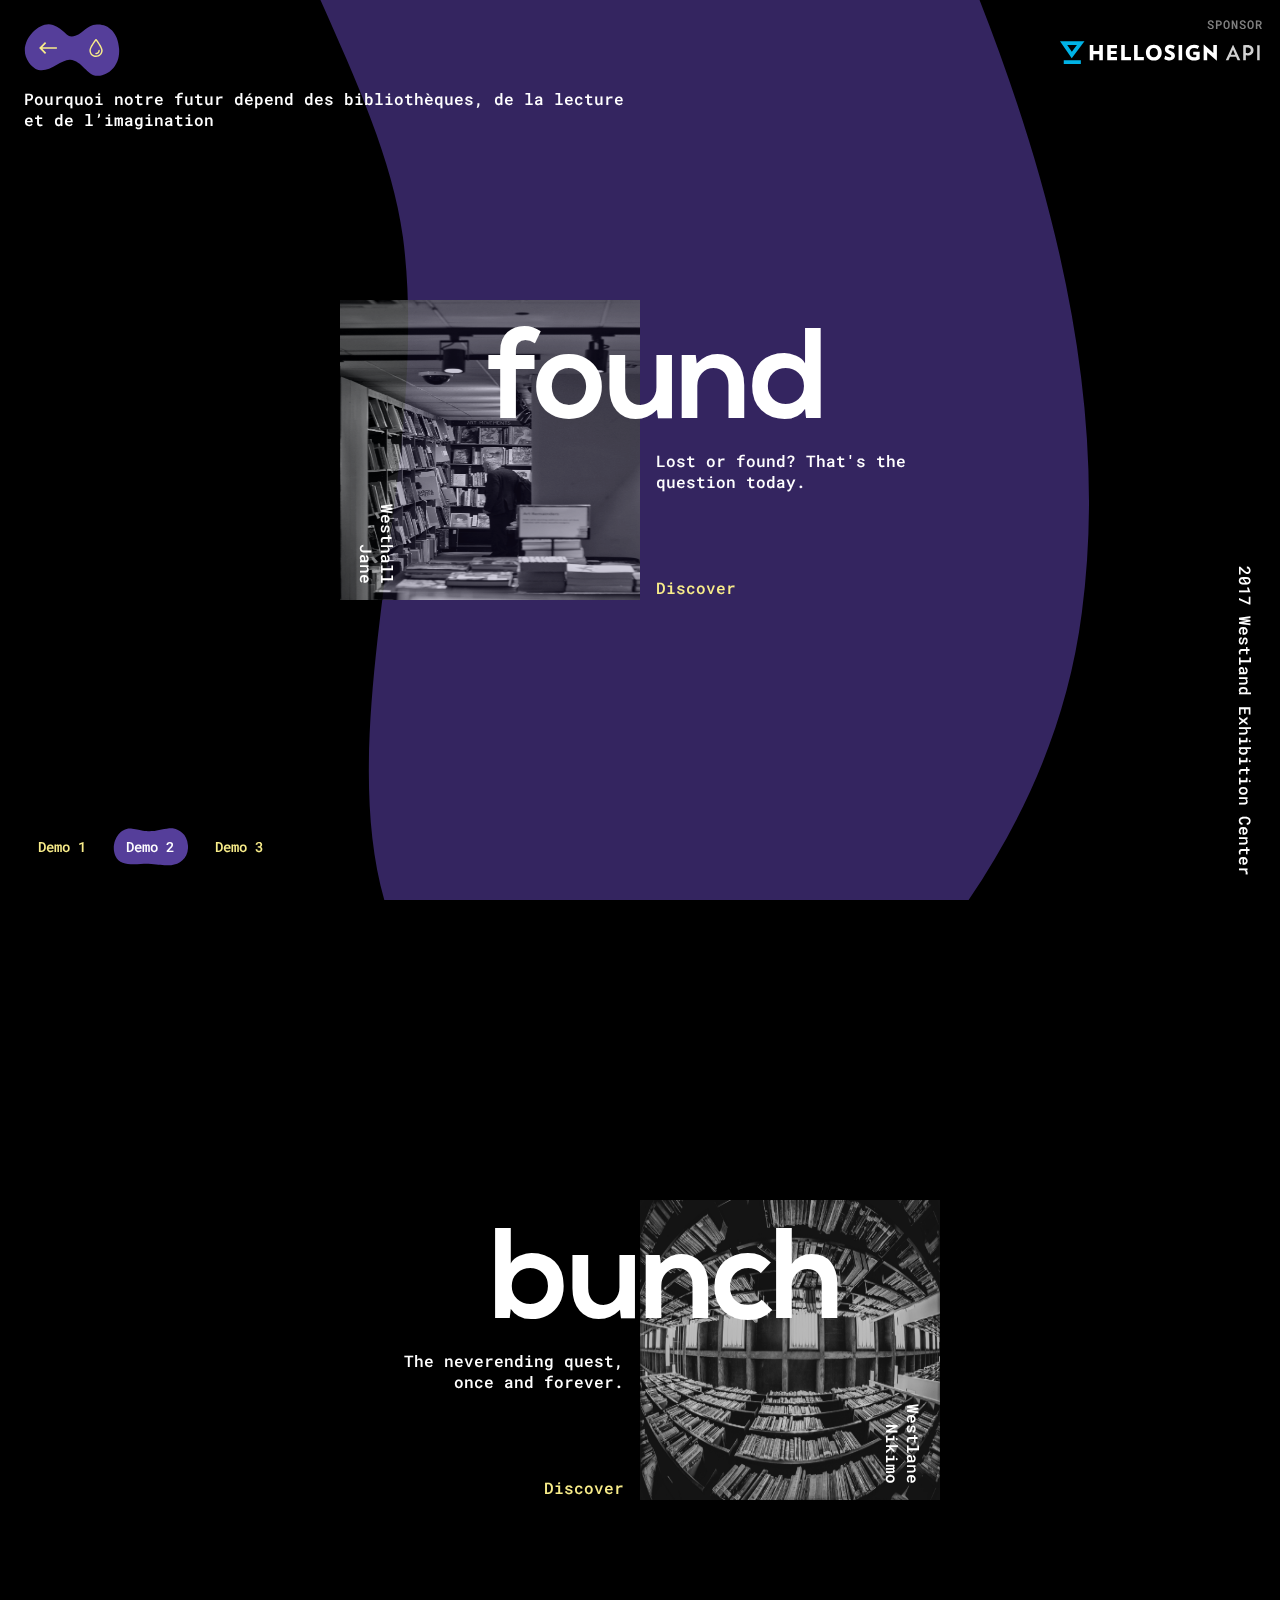
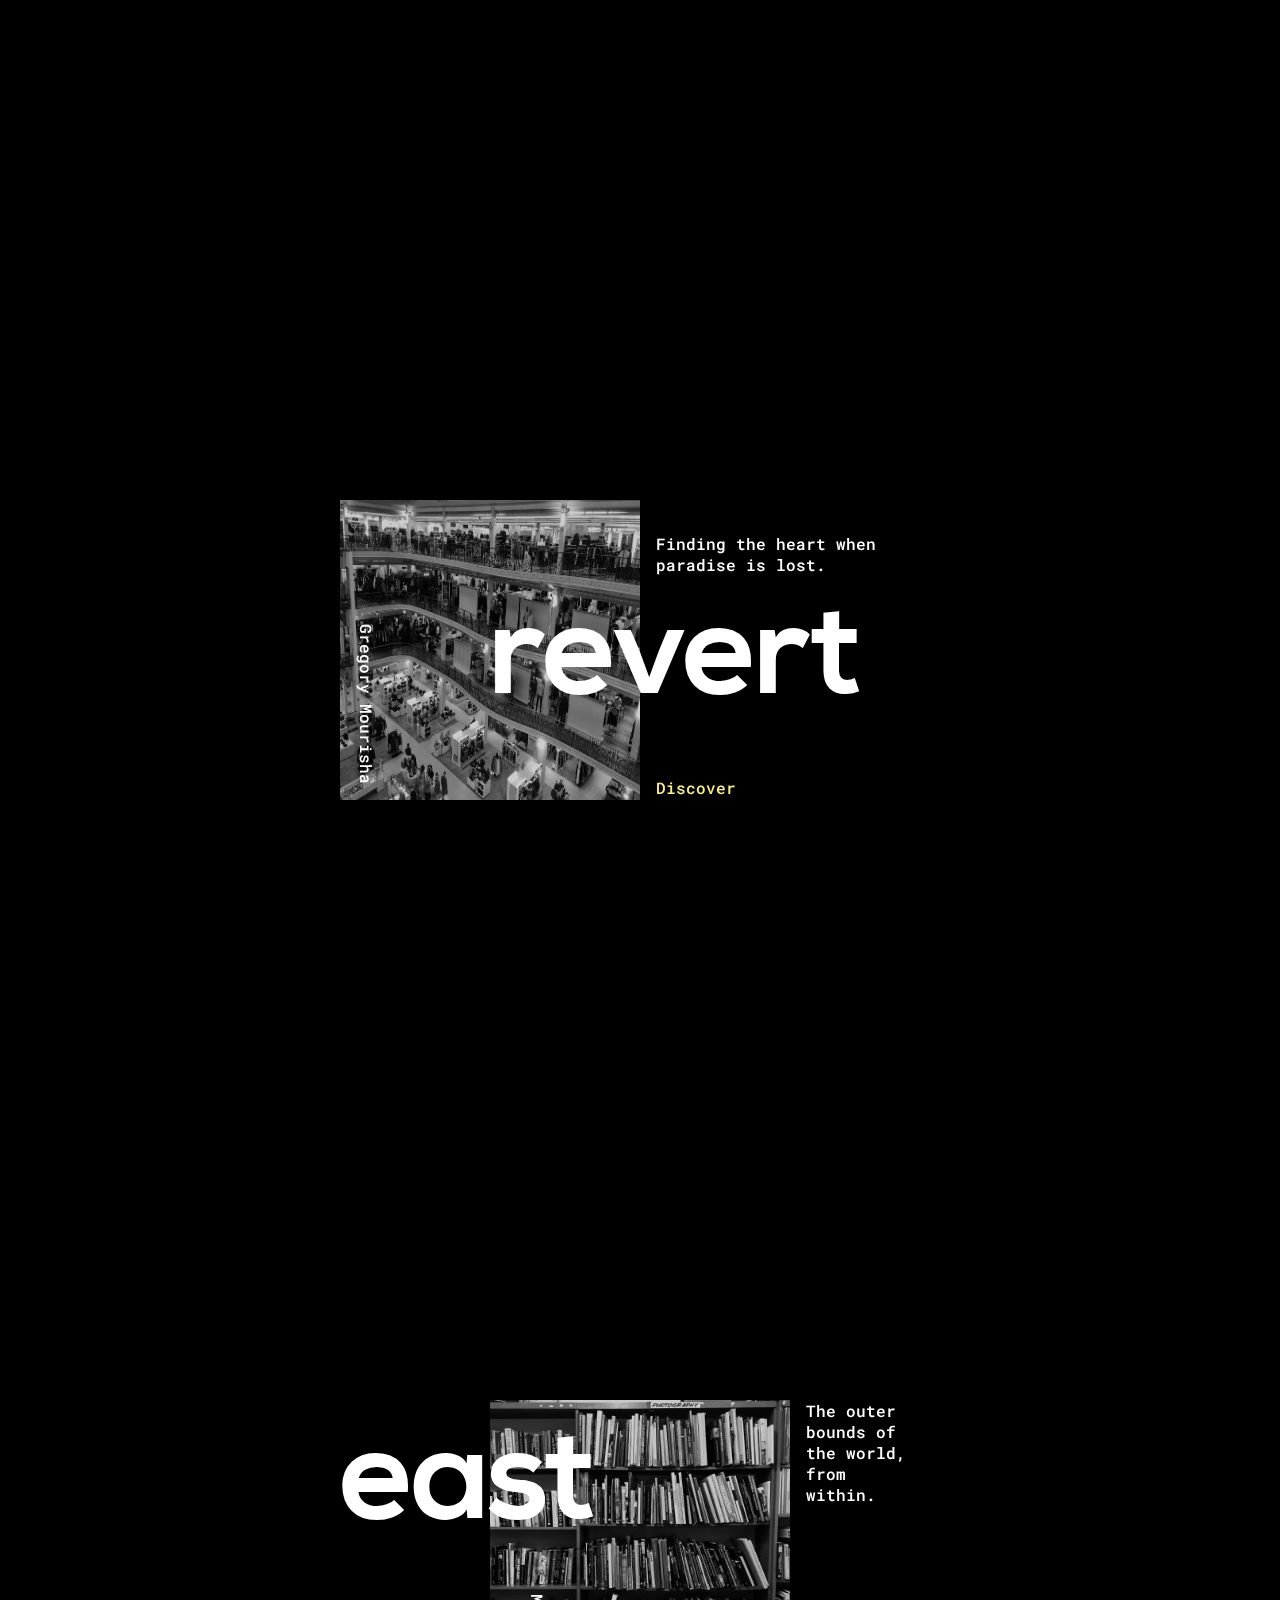
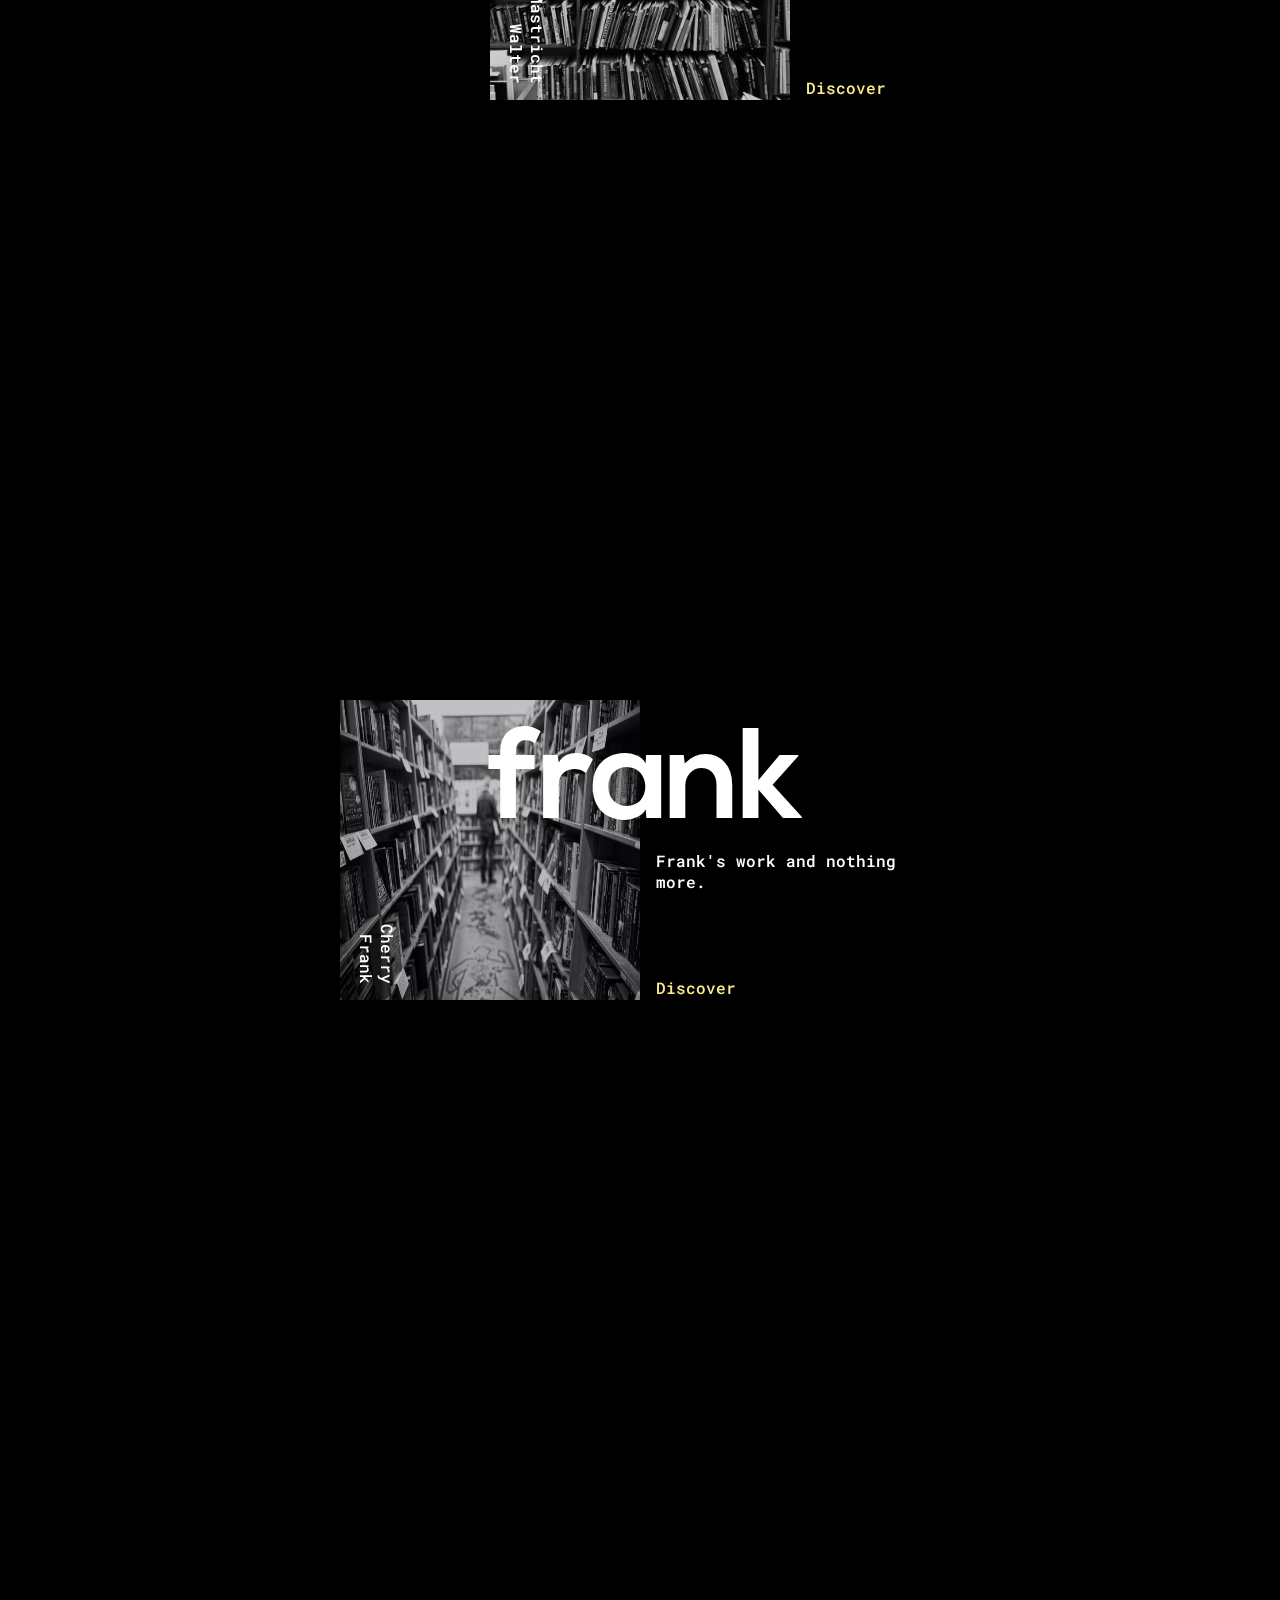
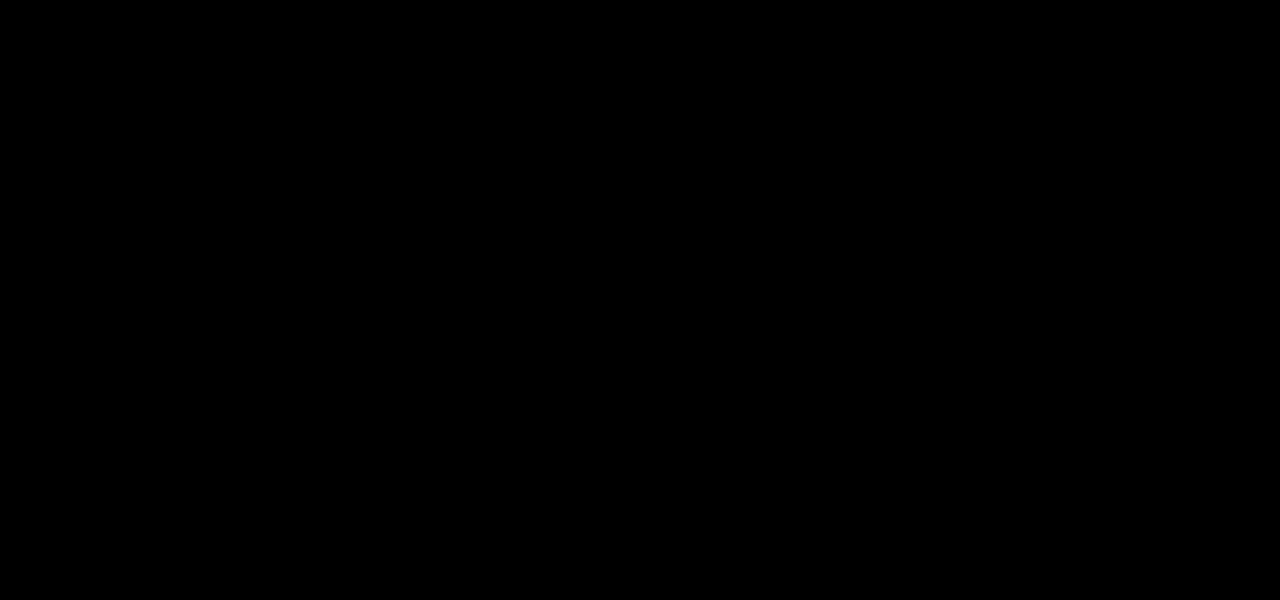
==== index2.html @ bf006110 "first comit" ====
<!DOCTYPE html>
<html lang="en" class="no-js">
	<head>
		<meta charset="UTF-8" />
		<meta name="viewport" content="width=device-width, initial-scale=1">
		<title>Morphing Background Shapes | Demo 2 | Codrops</title>
		<meta name="description" content="A page background effect where SVG shapes morph and transform on scroll" />
		<meta name="keywords" content="background, svg, morph, animation, scroll, shape, web development, css, javascript" />
		<meta name="author" content="Codrops" />

		<link href="https://fonts.googleapis.com/css?family=Roboto+Mono:400,500,700" rel="stylesheet">
		<link rel="stylesheet" type="text/css" href="css/normalize.css" />
		<link rel="stylesheet" type="text/css" href="css/demo.css" />
		<link rel="stylesheet" type="text/css" href="sponsor/pater.css" />
		<script>
			document.documentElement.className = 'js';
			var supportsCssVars = function() {
				var s = document.createElement('style'),
				support;

				s.innerHTML = "root: { --tmp-var: bold; }";
				document.head.appendChild(s);
				support = !!(window.CSS && window.CSS.supports && window.CSS.supports('font-weight', 'var(--tmp-var)'));
				s.parentNode.removeChild(s);
				return support;
			}
			if (!supportsCssVars()) alert('Please view this demo in a modern browser that supports CSS Variables.')
		</script>
	</head>
	<body class="demo-2 loading">
		<svg class="hidden">
			<symbol id="icon-arrow" viewBox="0 0 24 24">
				<title>arrow</title>
				<polygon points="6.3,12.8 20.9,12.8 20.9,11.2 6.3,11.2 10.2,7.2 9,6 3.1,12 9,18 10.2,16.8 "/>
			</symbol>
			<symbol id="icon-drop" viewBox="0 0 24 24">
				<title>drop</title>
				<path d="M12,21c-3.6,0-6.6-3-6.6-6.6C5.4,11,10.8,4,11.4,3.2C11.6,3.1,11.8,3,12,3s0.4,0.1,0.6,0.3c0.6,0.8,6.1,7.8,6.1,11.2C18.6,18.1,15.6,21,12,21zM12,4.8c-1.8,2.4-5.2,7.4-5.2,9.6c0,2.9,2.3,5.2,5.2,5.2s5.2-2.3,5.2-5.2C17.2,12.2,13.8,7.3,12,4.8z"/><path d="M12,18.2c-0.4,0-0.7-0.3-0.7-0.7s0.3-0.7,0.7-0.7c1.3,0,2.4-1.1,2.4-2.4c0-0.4,0.3-0.7,0.7-0.7c0.4,0,0.7,0.3,0.7,0.7C15.8,16.5,14.1,18.2,12,18.2z"/>
			</symbol>
			<symbol id="shape-demo" viewBox="0 0 200 100">
				<title>shape demo</title>
				<path d="M 6.144,74.1 C 20.4,107.4 70.13,94.33 94.22,95.74 121.3,97.41 130.8,101.1 154.7,99.38 178.6,97.72 201.9,78.95 199.4,46.86 197.1,14.96 174.9,4.781 161.4,1.827 147.9,-1.128 119.8,8.284 105.6,8.766 85.34,9.449 81.91,7.628 51.08,2.334 17.26,-3.482 -8.105,40.84 6.144,74.1 Z" />
			</symbol>
		</svg>
		<main>
			<div class="morph-wrap">
				<svg class="morph" width="1400" height="770" viewBox="0 0 1400 770">
					<path d="M 262.9,252.2 C 210.1,338.2 212.6,487.6 288.8,553.9 372.2,626.5 511.2,517.8 620.3,536.3 750.6,558.4 860.3,723 987.3,686.5 1089,657.3 1168,534.7 1173,429.2 1178,313.7 1096,189.1 995.1,130.7 852.1,47.07 658.8,78.95 498.1,119.2 410.7,141.1 322.6,154.8 262.9,252.2 Z"/>
				</svg>
			</div>
			<div class="content content--fixed">
				<header class="codrops-header">
					<div class="codrops-links">
						<svg class="decoshape" viewBox="0 0 200 100" width="100%" height="100%" preserveAspectRatio="none">
							<path d="M 10.45,74.41 C 39.4,110.8 72.59,67.27 95.98,68.68 122.3,70.35 131.5,101.4 154.7,99.69 177.9,98.03 200.5,79.26 198.1,47.17 195.9,15.27 174.6,-0.3279 151.8,0.9941 128.6,2.581 126,16.86 107,22.76 88.26,28.67 88.87,12.36 60.37,1.787 31.79,-8.877 -18.61,37.92 10.45,74.41 Z" />
						</svg>
						<a class="codrops-icon codrops-icon--prev" href="https://tympanus.net/Development/FolderPreviewIdeas/" title="Previous Demo"><svg class="icon icon--arrow"><use xlink:href="#icon-arrow"></use></svg></a>
						<a class="codrops-icon codrops-icon--drop" href="https://tympanus.net/codrops/?p=31190" title="Back to the article"><svg class="icon icon--drop"><use xlink:href="#icon-drop"></use></svg></a>
					</div>
					<h1 class="codrops-header__title">Pourquoi notre futur dépend des bibliothèques, de la lecture et de l’imagination</h1>
				</header>
				<nav class="demos">
					<a class="demo" href="index.html"><svg class="decoshape" preserveAspectRatio="none"><use xlink:href="#shape-demo"></use></svg>Demo 1</a>
					<a class="demo demo--current" href="index2.html"><svg class="decoshape"><use xlink:href="#shape-demo"></use></svg>Demo 2</a>
					<a class="demo" href="index3.html"><svg class="decoshape"><use xlink:href="#shape-demo"></use></svg>Demo 3</a>
				</nav>
				<a class="pater" href="http://synd.co/2pHxJny">
					<svg class="pater__deco" width="300" height="240" viewBox="0 0 1000 800">
						<path d="M27.4,171.8C73,42.9,128.6,1,128.6,1s0,0,0,0c58.5,0,368.3,0.3,873.2,0.8c38.5,211,42.1,373.5,38.9,476.7c-2.5,80.3-10.6,174.9-76.7,247.8c-15.1,16.6-37.4,41.2-72.8,53.9c-92.4,33.1-173-50.8-283.9-99.4c-224.3-98.4-334.9,51.4-472.2-45.6C-6.3,535.2-14.5,290.6,27.4,171.8z"/>
					</svg>
					<img class="pater__img" src="sponsor/hellosignapi.svg" alt="HelloSign API" />


				</a>
				<div class="deco deco--title">2017 Westland Exhibition Center</div>
			</div>
			<div class="content-wrap">
				<div class="content content--layout content--layout-1">
					<img class="content__img" src="img/3.jpg" alt="Some image" />
					<h3 class="content__title">found</h3>
					<p class="content__author">Jane Westhall</p>
					<p class="content__desc">Lost or found? That's the question today.</p>
					<a href="#" class="content__link">Discover</a>
				</div>
			</div>
			<div class="content-wrap">
				<div class="content content--layout content--layout-2">
					<img class="content__img" src="img/4.jpg" alt="Some image" />
					<h3 class="content__title">bunch</h3>
					<p class="content__author">Nikimo Westlane</p>
					<p class="content__desc">The neverending quest, once and forever.</p>
					<a href="#" class="content__link">Discover</a>
				</div>
			</div>
			<div class="content-wrap">
				<div class="content content--layout content--layout-3">
					<img class="content__img" src="img/1.jpg" alt="Some image" />
					<h3 class="content__title">revert</h3>
					<p class="content__author">Gregory Mourisha</p>
					<p class="content__desc">Finding the heart when paradise is lost.</p>
					<a href="#" class="content__link">Discover</a>
				</div>
			</div>
			<div class="content-wrap">
				<div class="content content--layout content--layout-4">
					<img class="content__img" src="img/2.jpg" alt="Some image" />
					<h3 class="content__title">east</h3>
					<p class="content__author">Walter Mastricht</p>
					<p class="content__desc">The outer bounds of the world, from within.</p>
					<a href="#" class="content__link">Discover</a>
				</div>
			</div>
			<div class="content-wrap">
				<div class="content content--layout content--layout-1">
					<img class="content__img" src="img/5.jpg" alt="Some image" />
					<h3 class="content__title">frank</h3>
					<p class="content__author">Frank Cherry</p>
					<p class="content__desc">Frank's work and nothing more.</p>
					<a href="#" class="content__link">Discover</a>
				</div>
			</div>
			<!-- Related demos -->
			<section class="content content--related">


				<a class="content__related-item" href="https://tympanus.net/Development/ElasticSVGElements/">


				</a>
				<a class="content__related-item" href="https://tympanus.net/Development/ItemRevealer/">

				</a>
			</section>
		</main>
		<script src="js/imagesloaded.pkgd.min.js"></script>
		<script src="js/anime.min.js"></script>
		<script src="js/scrollMonitor.js"></script>
		<script src="js/demo2.js"></script>
	</body>
</html>
---- css/demo.css ----
@font-face {
	font-family: 'nexa_boldregular';
	font-weight: bold;
	font-style: normal;
	src: url('../fonts/nexa_boldfree_macroman/Nexa_Free_Bold-webfont.eot');
	src: url('../fonts/nexa_boldfree_macroman/Nexa_Free_Bold-webfont.eot?#iefix') format('embedded-opentype'), url('../fonts/nexa_boldfree_macroman/Nexa_Free_Bold-webfont.woff2') format('woff2'), url('../fonts/nexa_boldfree_macroman/Nexa_Free_Bold-webfont.woff') format('woff'), url('../fonts/nexa_boldfree_macroman/Nexa_Free_Bold-webfont.ttf') format('truetype'), url('../fonts/nexa_boldfree_macroman/Nexa_Free_Bold-webfont.svg#nexa_boldregular') format('svg');
}

*,
*::after,
*::before {
	-webkit-box-sizing: border-box;
	box-sizing: border-box;
}

body {
	--text-color: #fff;
	--background-color: #363dc2;
	--background-color-2: #0000;
	--background-color-3: #0000;
	--link-color: #03b9f1;
	--link-hover-color: #fff;
	font-family: 'Roboto Mono', monospace;
	font-weight: 500;
	color: #fff;
	color: var(--text-color);
	background-color: #0000;
	background-color: var(--background-color);
	-webkit-font-smoothing: antialiased;
	-moz-osx-font-smoothing: grayscale;
}

/* Page Loader */
.js .loading::before {
	content: '';
	position: fixed;
	z-index: 10000;
	top: 0;
	left: 0;
	width: 100%;
	height: 100%;
	background: var(--background-color);
}

.js .loading::after {
	content: '';
	position: fixed;
	z-index: 10000;
	top: calc(50% - 30px);
	left: calc(50% - 30px);
	width: 60px;
	height: 60px;
	border-radius: 50%;
	border: 10px solid var(--background-color-2);
	border-left-color: var(--text-color);
	animation: loaderAnim 0.8s linear infinite forwards;
}

@keyframes loaderAnim {
	to {
		transform: rotate(360deg);
	}
}

main {
	position: relative;
	width: 100%;
	overflow: hidden;
}

a {
	text-decoration: none;
	color: var(--link-color);
	outline: none;
}

a:hover,
a:focus {
	color: var(--link-hover-color);
	outline: none;
}

.hidden {
	position: absolute;
	overflow: hidden;
	width: 0;
	height: 0;
	pointer-events: none;
}

/* Icons */
.icon {
	display: block;
	width: 1.5em;
	height: 1.5em;
	margin: 0 auto;
	fill: currentColor;
}

/* Deco Shape */
.decoshape {
	top: 0;
	left: 0;
	position: absolute;
	width: 100%;
	height: 100%;
	fill: var(--background-color-3);
}

/* SVG Morph */
.morph-wrap {
	position: fixed;
	top: 0;
	left: 0;
	bottom: 0;
	width: 100%;
	overflow: hidden;
	display: flex;
	align-items: center;
	justify-content: center;
	pointer-events: none;
}

.morph {
	position: relative;
	height: 100%;
	fill: var(--background-color-2);
	flex: none;
}

.content-wrap {
	position: relative;
	display: flex;
	flex-direction: column;
	justify-content: center;
	align-items: center;
	width: 100%;
	height: 100vh;
	min-height: 600px;
	pointer-events: none;
}

.content {
	position: relative;
	display: grid;
}

.content--fixed {
	position: fixed;
	top: 0;
	left: 0;
	width: 100%;
	height: 100vh;
	min-height: 600px;
	z-index: 100;
	pointer-events: none;
	padding: 1.5em;
	grid-template-columns: 50% 50%;
	grid-template-rows: auto auto 4em;
	grid-template-areas:	"header ..."
							"... decotitle"
							"demos decotitle";
}

.content--fixed a {
	pointer-events: auto;
}

.content--layout {
	pointer-events: auto;
	justify-content: center;
	align-content: center;
	grid-template-columns: 150px 150px 150px 150px;
	grid-template-rows: 150px 75px 75px;
	grid-template-areas:	"... title title title"
							"author ... desc desc"
							"author ... link link";
}

.content--related {
	text-align: center;
	align-content: center;
	justify-content: center;
	padding: 0 2em;
	min-height: 600px;
	height: 100vh;
	font-size: 0.85em;
}

.content__img {
	grid-column: 1 / 3;
	grid-row: 1 / 3;
	opacity: 0.8;
	width: 300px;
	height: 300px;
}

.content__title {
	grid-area: title;
	font-family: 'nexa_boldregular', sans-serif;
	letter-spacing: -0.025em;
	font-size: 8em;
	line-height: 160px;
	margin: 0;
	text-transform: lowercase;
	z-index: 10;
	cursor: default;
}

.content__author {
	grid-area: author;
	margin: 0;
	-webkit-writing-mode: vertical-lr;
	writing-mode: vertical-lr;
	padding: 1em;
	text-align: right;
	z-index: 10;
	cursor: default;
}

.content__desc {
	grid-area: desc;
	margin: 0;
	z-index: 10;
	padding: 0 1em;
	cursor: default;
}

.content__img,
.content__title,
.content__author,
.content__desc {
	transition: transform 0.3s ease-out;
}

.content__link {
	pointer-events: auto;
	grid-area: link;
	align-self: end;
	justify-self: start;
	z-index: 10;
	padding: 0 1em 0.15em;
}

.content__info {
	grid-column: 1 / 3;
}

.content__related-item {
	padding: 1em;
	transition: color 0.3s;
}

.content__related-img {
	max-width: 100%;
	opacity: 0.8;
	transition: opacity 0.3s;
}

.content__related-item:hover .content__related-img,
.content__related-item:focus .content__related-img {
	opacity: 1;
}

.content__related-title {
	font-size: 1em;
	margin: 0;
	padding: 0.5em;
}

/* Different layouts */

/* layout-2 */
.content--layout-2 {
	grid-template-areas:	"... title title title"
							"desc desc ... author"
							"link link ... author";
}

.content--layout-2 .content__img {
	grid-column: 3 / 5;
	grid-row: 1 / 3;
}

.content--layout-2 .content__desc {
	text-align: right;
}

.content--layout-2 .content__link {
	justify-self: end;
}

.content--layout-2 .content__author {
	justify-self: end;
	align-self: start;
}

/* layout-3 */
.content--layout-3 {
	grid-template-rows: 75px 75px 150px;
	grid-template-areas:	"... ... desc desc"
							"author title title title"
							"author ... link link";
}

.content--layout-3 .content__img {
	grid-column: 1 / 3;
	grid-row: 1 / 3;
}

.content--layout-3 .content__desc {
	align-self: end;
}

/* layout-4 */

.content--layout-4 {
	grid-template-areas:	"title title title desc"
							"... author ... desc"
							"... author ... link";
}

.content--layout-4 .content__img {
	grid-column: 2 / 4;
	grid-row: 1 / 3;
}

.content--layout-4 .content__author {
	justify-self: start;
	align-self: start;
}

/* Header */
.codrops-header {
	position: relative;
	display: flex;
	flex-direction: row;
	flex-wrap: wrap;
	align-items: flex-start;
	z-index: 100;
	grid-area: header;
	align-self: start;
	justify-self: start;
}

.codrops-header__title {
	font-size: 1em;
	padding: 0.75em 0;
	margin: 0;
	font-weight: 500;
}

/* Demos */
.demos {
	grid-area: demos;
	align-self: end;
}

.demo {
	display: inline-block;
	position: relative;
	font-size: 0.85em;
	margin: 0 0.25em 0.5em 0;
	padding: 1em;
}

.demo .decoshape {
	display: none;
}

.demo--current {
	color: var(--link-hover-color);
	border-color: currentColor;
}

.demo--current .decoshape {
	display: block;
	z-index: -1;
}

/* Deco elements */
.deco {
	pointer-events: none;
}

.deco--title {
	grid-area: decotitle;
	-webkit-writing-mode: vertical-lr;
	writing-mode: vertical-lr;
	text-align: right;
	align-self: end;
	justify-self: end;
}

/* Top Navigation Style */
.codrops-links {
	position: relative;
    display: flex;
    justify-content: space-between;
    align-items: center;
    margin: 0 1em 0 0;
    text-align: center;
    white-space: nowrap;
}

.codrops-icon {
	position: relative;
	display: inline-block;
	padding: 0.75em 0.75em 1em;
}

/* Demo themes */
.demo-2 {
	--background-color: #000;
	--background-color-2: #342560;
	--background-color-3: #553e9a;
	--text-color: #fff;
	--link-color: #f9ed8a;
	--link-hover-color: #fff;
}

.demo-3 {
	--background-color: #56cccf;
	--background-color-2: #41e0e4;
	--background-color-3: #1747c0;
	--text-color: #fff;
	--link-color: #fff;
	--link-hover-color: #17b1b5;
}

.demo-3 .morph {
	fill: none;
	stroke-width: 12px;
	stroke: #22bcc0;
}

@media screen and (max-width: 50em) {
	.content--fixed {
		height: auto;
		min-height: 0;
		display: block;
		z-index: 1000;
		position: absolute;
	}
	.codrops-header {
		align-items: center;
		flex-direction: column;
	}
	.deco--title {
		display: none;
	}
	.demos {
		text-align: center;
	}
}

@media screen and (max-width: 40em) {
	.content--layout {
		transform: scale3d(0.8,0.8,1);
	}
}

@media screen and (max-width: 36em) {
	.content--layout {
		transform: scale3d(0.7,0.7,1);
	}
}

@media screen and (max-width: 32em) {
	.content--layout {
		transform: scale3d(0.6,0.6,1);
	}
	.content__author,
	.content__desc,
	.content__link {
		font-size: 1.35em;
	}
}

@media screen and (max-width: 28em) {
	.content--layout {
		transform: scale3d(0.5,0.5,1);
	}
}
---- sponsor/pater.css ----
.pater {
	font-size: 0.65em;
	position: fixed;
	bottom: 0;
	right: 0;
	width: 100%;
	padding: 1.5em;
	display: flex;
    align-items: center;
    flex-wrap: wrap;
    background: var(--background-color-3);
}

.pater,
.pater:hover {
	color: #fff;
}

.pater::after {
	letter-spacing: 0.05em;
	content: 'Sponsor';
	text-transform: uppercase;
	font-size: 0.7em;
	position: absolute;
	top: 0.35em;
	right: 0.5em;
	opacity: 0.5;
	letter-spacing: 0.085em;
}

.pater__deco {
	display: none;
}

.pater__img {
	display: inline-block;
	width: 100%;
	max-width: 160px;
	position: relative;
	margin: 0 1em 0 0;
}

.pater__title {
	display: inline-block;
	font-weight: 500;
	text-transform: uppercase;
	letter-spacing: 0.05em;
	text-indent: -0.05em;
	margin: 0;
	position: relative;
	margin: 0.75em 0 0;
}

.pater__desc {
	display: none;
}

@media screen and (min-width: 50em) {
	.pater {
		text-align: right;
		top: 0;
		bottom: auto;
		width: auto;
		padding: 3em 1.5em 0 0;
		display: block;
		font-size: 0.85em;
		background: transparent;
	}
	.pater::after {
		top: 1.5em;
		right: 1.5em;
		left: auto;
		font-size: 0.85em;
	}
	.pater__title {
		display: block;
		margin: 0.75em 0;
	}
	.pater__desc {
		display: block;
		color: #fff;
		margin: 0;
		position: relative;
		width: 100%;
		max-width: 260px;
		pointer-events: none;
		opacity: 0;
		transform: translate3d(0,-10px,0);
		transition: opacity 0.3s, transform 0.3s;
	}
	.pater__img {
		max-width: 200px;
		width: auto;
		margin: 0;
	}
	.pater:hover .pater__desc {
		opacity: 1;
		transform: translate3d(0,0,0);
		transition-delay: 0.2s;
	}
	.pater__deco {
		display: block;
		position: absolute;
		top: 0;
		right: 0;
		fill: var(--background-color-3);
		transform: translate3d(100%,-100%,0) rotate3d(0,0,1,40deg) scale3d(1,0.2,1);
		transition: transform 0.5s ease-out;
	}
	.pater:hover .pater__deco {
		transform: translate3d(0,0,0) scale3d(1,1,1);
	}
}
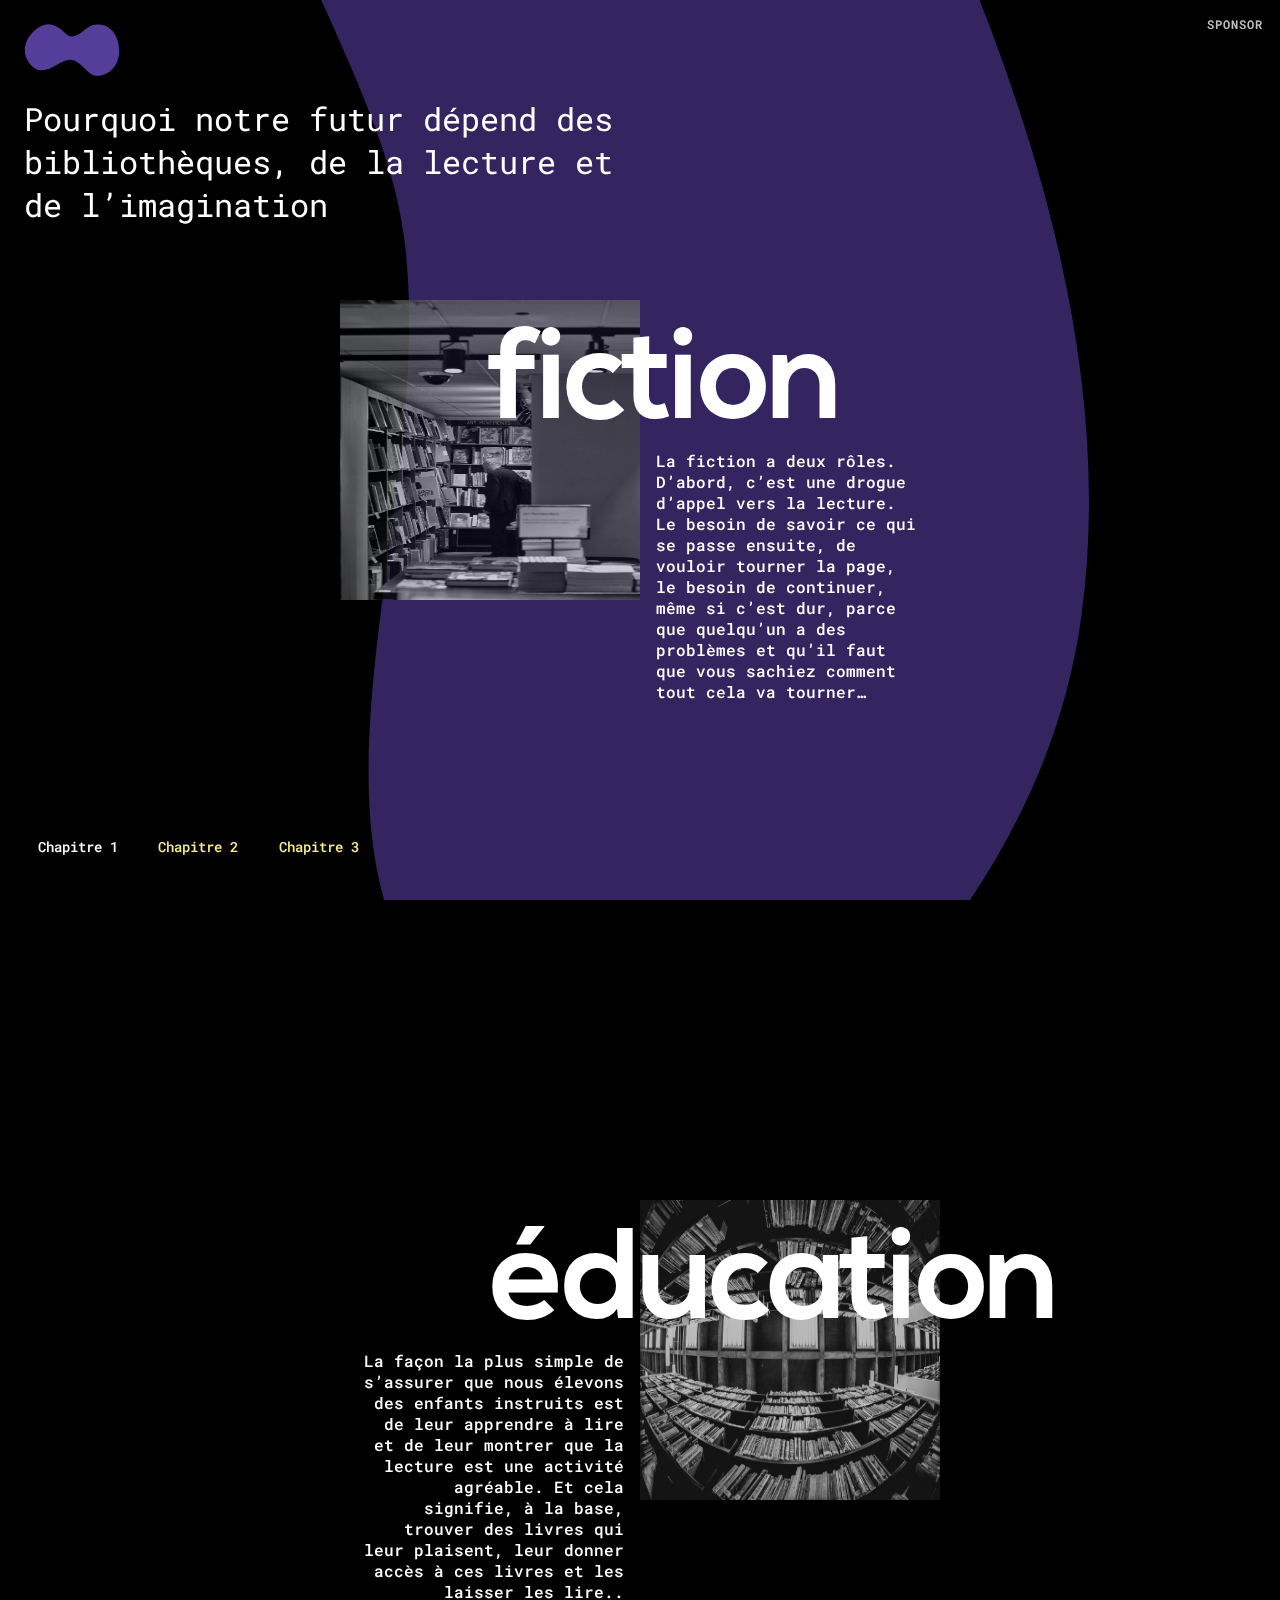
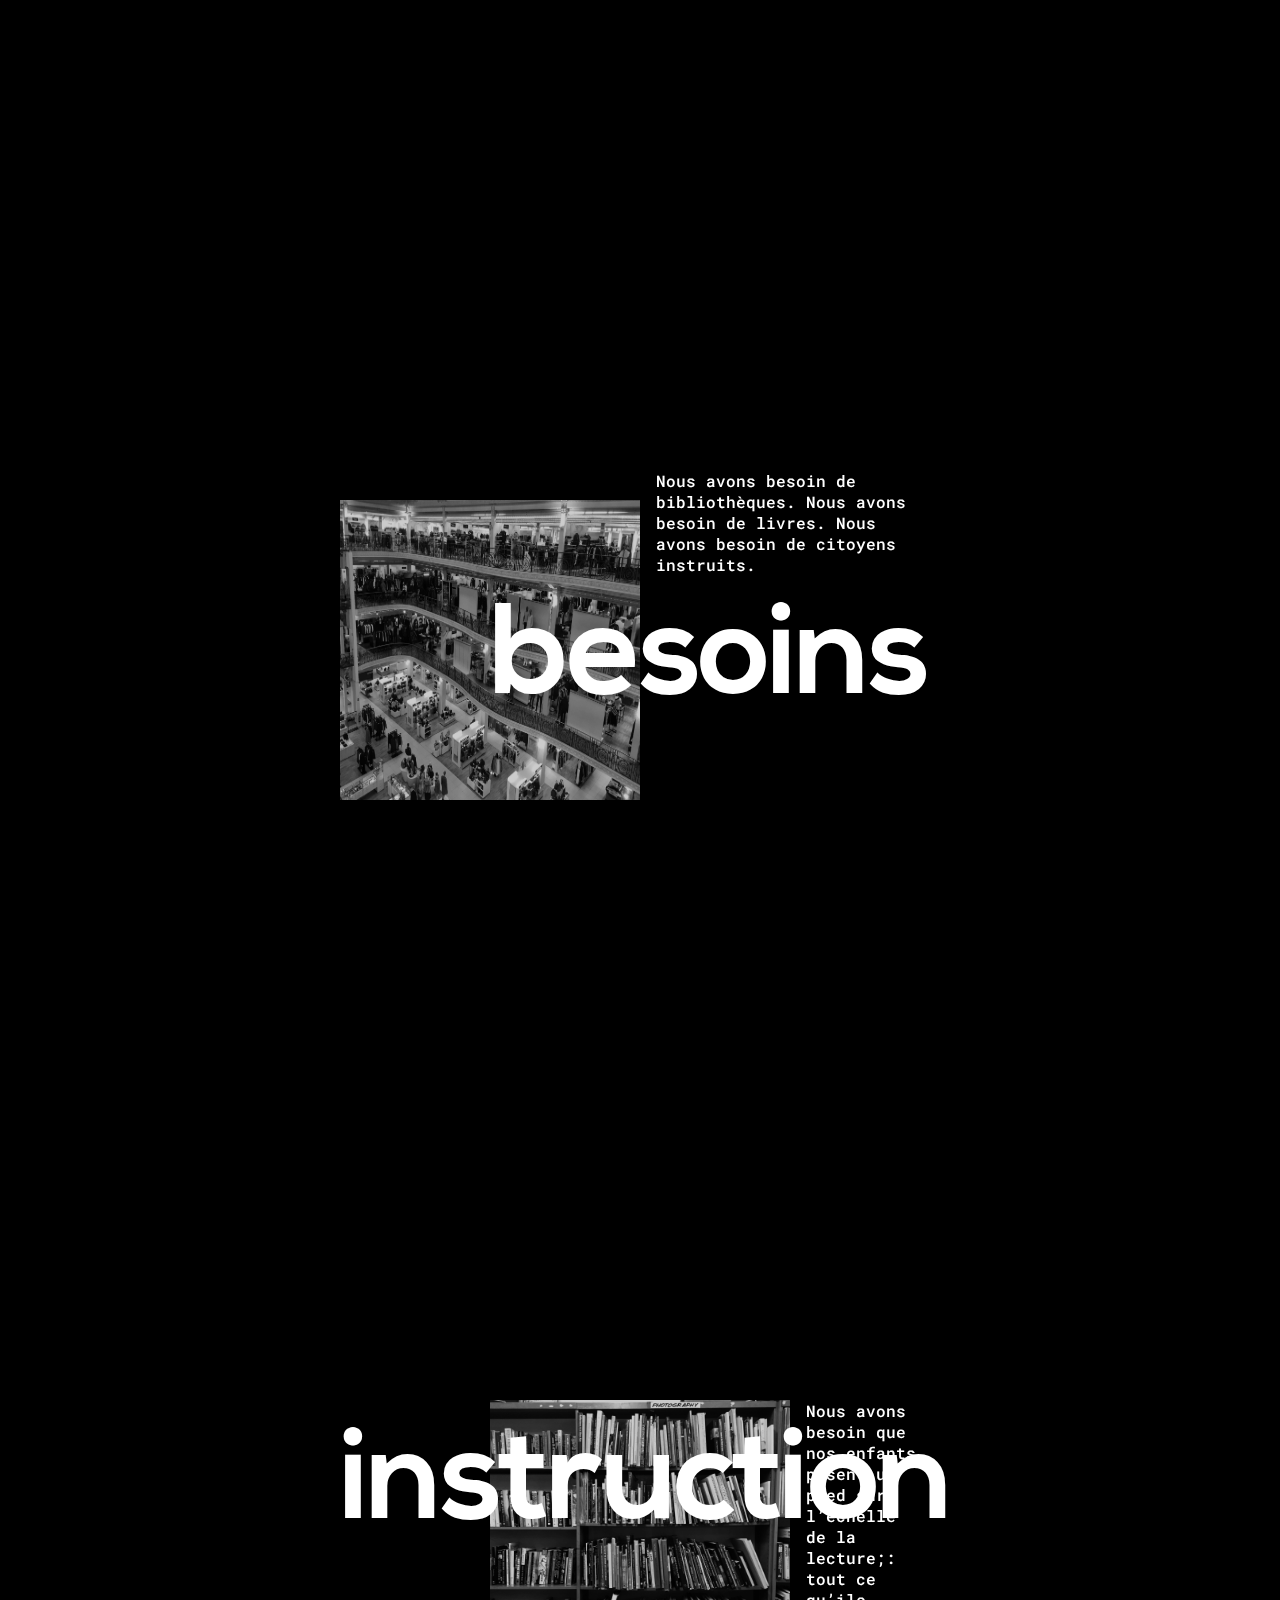
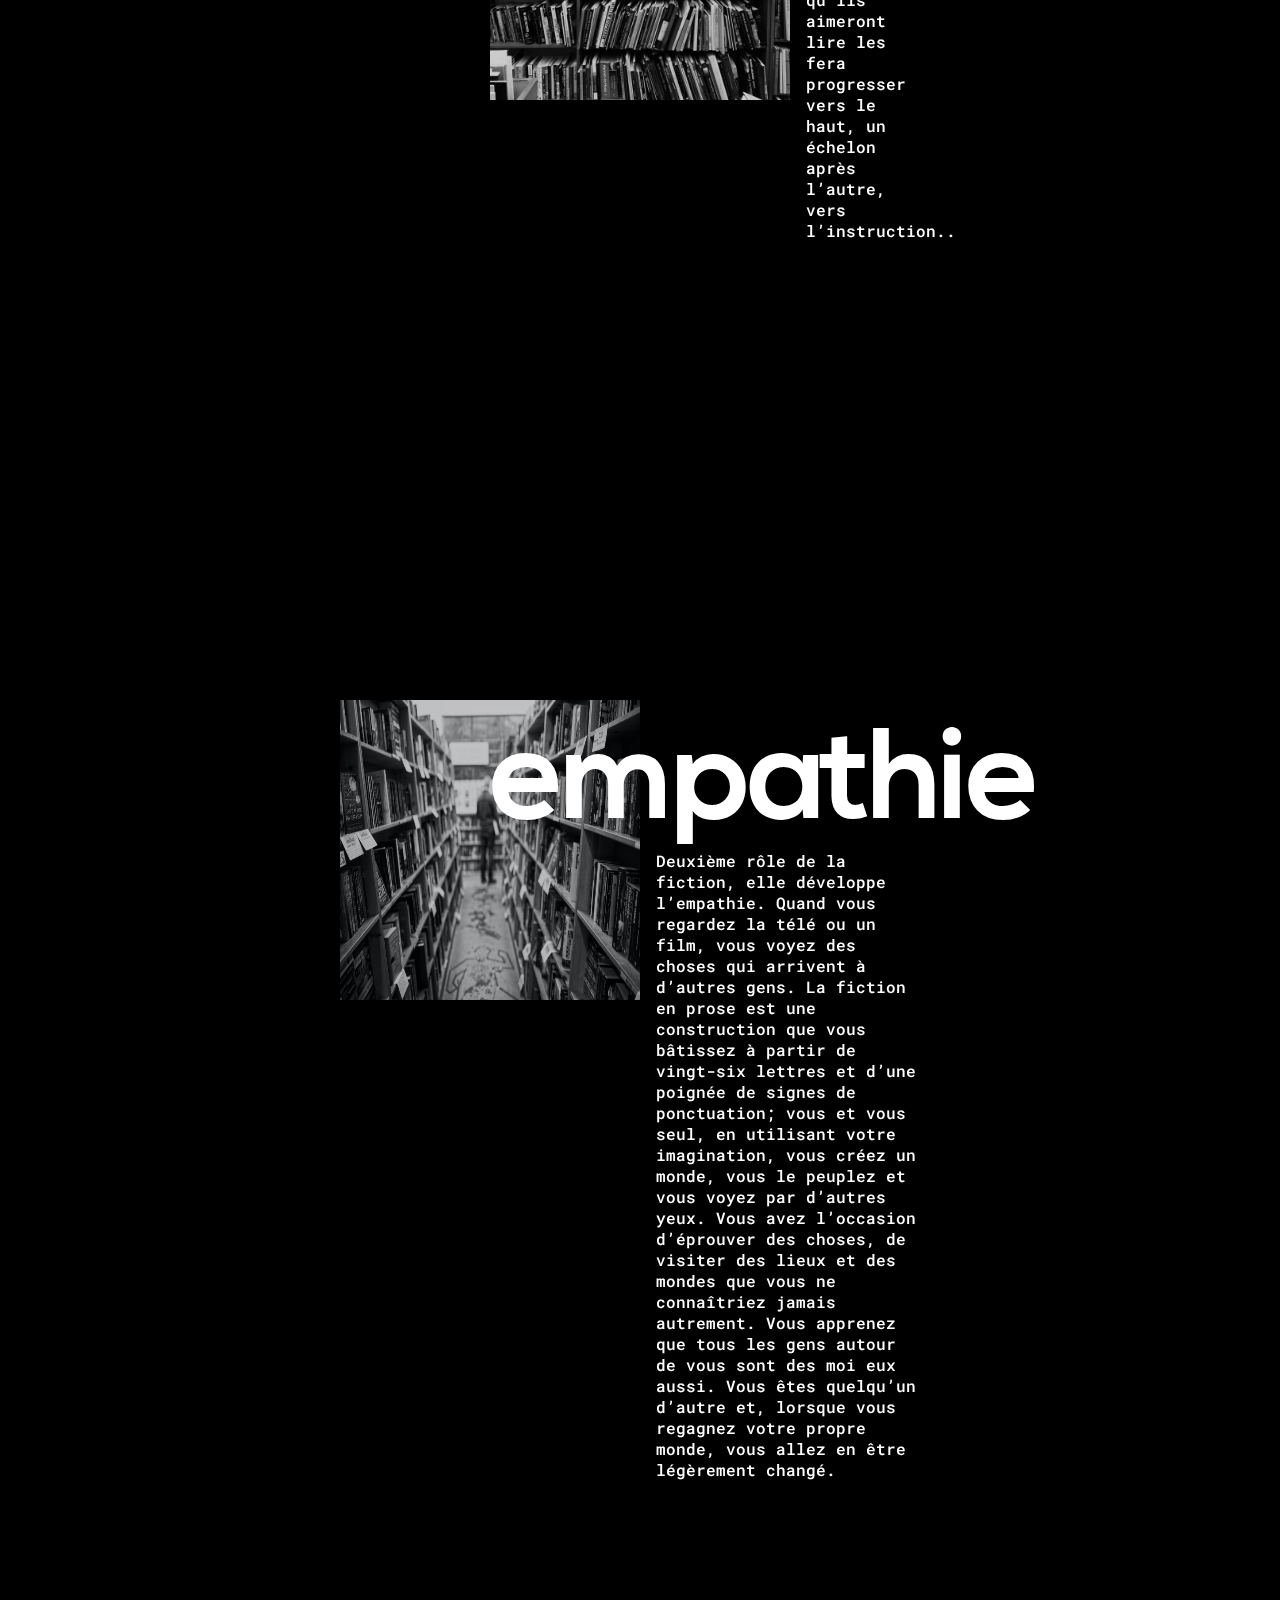
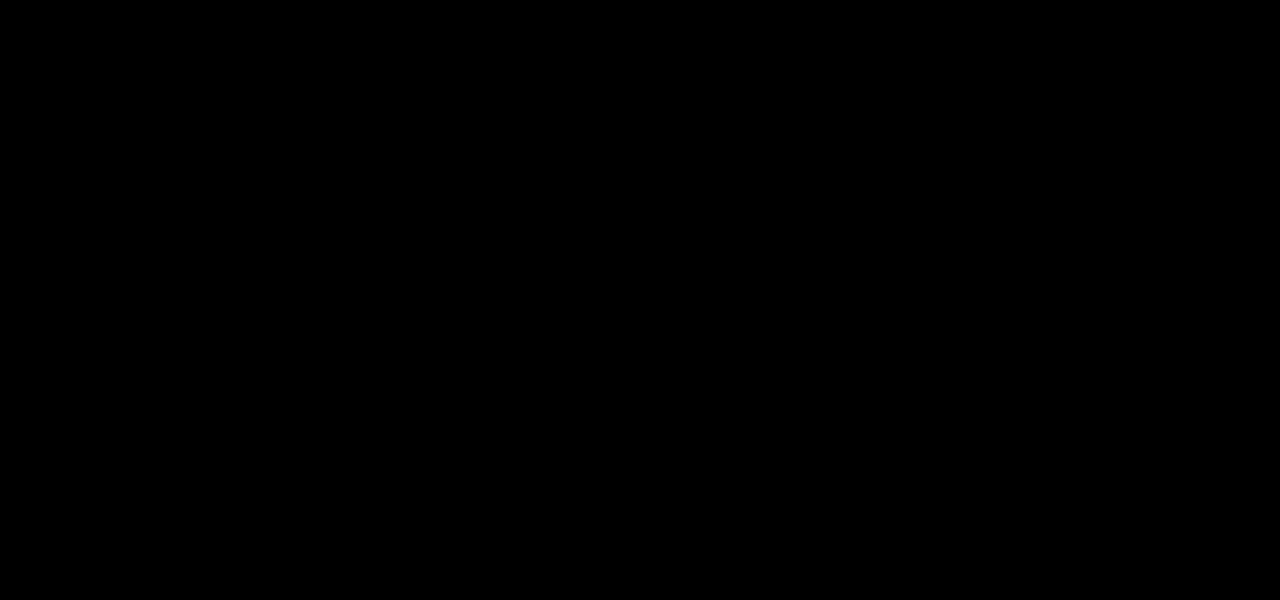
==== commit 1effbcaf: "3" ====
--- a/index2.html
+++ b/index2.html
@@ -3,7 +3,7 @@
 	<head>
 		<meta charset="UTF-8" />
 		<meta name="viewport" content="width=device-width, initial-scale=1">
-		<title>Morphing Background Shapes | Demo 2 | Codrops</title>
+		<title>Neil Gaiman | Chapitre 2 | Codrops</title>
 		<meta name="description" content="A page background effect where SVG shapes morph and transform on scroll" />
 		<meta name="keywords" content="background, svg, morph, animation, scroll, shape, web development, css, javascript" />
 		<meta name="author" content="Codrops" />
@@ -29,16 +29,14 @@
 	</head>
 	<body class="demo-2 loading">
 		<svg class="hidden">
-			<symbol id="icon-arrow" viewBox="0 0 24 24">
-				<title>arrow</title>
+
+
 				<polygon points="6.3,12.8 20.9,12.8 20.9,11.2 6.3,11.2 10.2,7.2 9,6 3.1,12 9,18 10.2,16.8 "/>
 			</symbol>
-			<symbol id="icon-drop" viewBox="0 0 24 24">
-				<title>drop</title>
+
+
 				<path d="M12,21c-3.6,0-6.6-3-6.6-6.6C5.4,11,10.8,4,11.4,3.2C11.6,3.1,11.8,3,12,3s0.4,0.1,0.6,0.3c0.6,0.8,6.1,7.8,6.1,11.2C18.6,18.1,15.6,21,12,21zM12,4.8c-1.8,2.4-5.2,7.4-5.2,9.6c0,2.9,2.3,5.2,5.2,5.2s5.2-2.3,5.2-5.2C17.2,12.2,13.8,7.3,12,4.8z"/><path d="M12,18.2c-0.4,0-0.7-0.3-0.7-0.7s0.3-0.7,0.7-0.7c1.3,0,2.4-1.1,2.4-2.4c0-0.4,0.3-0.7,0.7-0.7c0.4,0,0.7,0.3,0.7,0.7C15.8,16.5,14.1,18.2,12,18.2z"/>
-			</symbol>
-			<symbol id="shape-demo" viewBox="0 0 200 100">
-				<title>shape demo</title>
+
 				<path d="M 6.144,74.1 C 20.4,107.4 70.13,94.33 94.22,95.74 121.3,97.41 130.8,101.1 154.7,99.38 178.6,97.72 201.9,78.95 199.4,46.86 197.1,14.96 174.9,4.781 161.4,1.827 147.9,-1.128 119.8,8.284 105.6,8.766 85.34,9.449 81.91,7.628 51.08,2.334 17.26,-3.482 -8.105,40.84 6.144,74.1 Z" />
 			</symbol>
 		</svg>
@@ -59,64 +57,65 @@
 					</div>
 					<h1 class="codrops-header__title">Pourquoi notre futur dépend des bibliothèques, de la lecture et de l’imagination</h1>
 				</header>
-				<nav class="demos">
-					<a class="demo" href="index.html"><svg class="decoshape" preserveAspectRatio="none"><use xlink:href="#shape-demo"></use></svg>Demo 1</a>
-					<a class="demo demo--current" href="index2.html"><svg class="decoshape"><use xlink:href="#shape-demo"></use></svg>Demo 2</a>
-					<a class="demo" href="index3.html"><svg class="decoshape"><use xlink:href="#shape-demo"></use></svg>Demo 3</a>
-				</nav>
+
 				<a class="pater" href="http://synd.co/2pHxJny">
 					<svg class="pater__deco" width="300" height="240" viewBox="0 0 1000 800">
 						<path d="M27.4,171.8C73,42.9,128.6,1,128.6,1s0,0,0,0c58.5,0,368.3,0.3,873.2,0.8c38.5,211,42.1,373.5,38.9,476.7c-2.5,80.3-10.6,174.9-76.7,247.8c-15.1,16.6-37.4,41.2-72.8,53.9c-92.4,33.1-173-50.8-283.9-99.4c-224.3-98.4-334.9,51.4-472.2-45.6C-6.3,535.2-14.5,290.6,27.4,171.8z"/>
 					</svg>
-					<img class="pater__img" src="sponsor/hellosignapi.svg" alt="HelloSign API" />
+
+					<nav class="demos">
+						<a class="demo demo--current" href="index.html"><svg class="decoshape" preserveAspectRatio="none"><use xlink:href="#shape-demo"></use></svg>Chapitre 1</a>
+						<a class="demo" href="index2.html"><svg class="decoshape"><use xlink:href="#shape-demo"></use></svg>Chapitre 2</a>
+						<a class="demo" href="index3.html"><svg class="decoshape"><use xlink:href="#shape-demo"></use></svg>Chapitre 3</a>
+					</nav>
+
 
 
 				</a>
-				<div class="deco deco--title">2017 Westland Exhibition Center</div>
+
 			</div>
 			<div class="content-wrap">
 				<div class="content content--layout content--layout-1">
 					<img class="content__img" src="img/3.jpg" alt="Some image" />
-					<h3 class="content__title">found</h3>
-					<p class="content__author">Jane Westhall</p>
-					<p class="content__desc">Lost or found? That's the question today.</p>
-					<a href="#" class="content__link">Discover</a>
+					<h3 class="content__title">Fiction </h3>
+	<p class="content__desc">La fiction a deux rôles. D’abord, c’est une drogue d’appel vers la lecture. Le besoin de savoir ce qui se passe ensuite, de vouloir tourner la page, le besoin de continuer, même si c’est dur, parce que quelqu’un a des problèmes et qu’il faut que vous sachiez comment tout cela va tourner…</p>
+
 				</div>
 			</div>
 			<div class="content-wrap">
 				<div class="content content--layout content--layout-2">
 					<img class="content__img" src="img/4.jpg" alt="Some image" />
-					<h3 class="content__title">bunch</h3>
-					<p class="content__author">Nikimo Westlane</p>
-					<p class="content__desc">The neverending quest, once and forever.</p>
-					<a href="#" class="content__link">Discover</a>
+					<h3 class="content__title">Éducation</h3>
+
+					<p class="content__desc">La façon la plus simple de s’assurer que nous élevons des enfants instruits est de leur apprendre à lire et de leur montrer que la lecture est une activité agréable. Et cela signifie, à la base, trouver des livres qui leur plaisent, leur donner accès à ces livres et les laisser les lire..</p>
+
 				</div>
 			</div>
 			<div class="content-wrap">
 				<div class="content content--layout content--layout-3">
 					<img class="content__img" src="img/1.jpg" alt="Some image" />
-					<h3 class="content__title">revert</h3>
-					<p class="content__author">Gregory Mourisha</p>
-					<p class="content__desc">Finding the heart when paradise is lost.</p>
-					<a href="#" class="content__link">Discover</a>
+					<h3 class="content__title">Besoins</h3>
+
+					<p class="content__desc">Nous avons besoin de bibliothèques. Nous avons besoin de livres. Nous avons besoin de citoyens instruits.</p>
+
 				</div>
 			</div>
 			<div class="content-wrap">
 				<div class="content content--layout content--layout-4">
 					<img class="content__img" src="img/2.jpg" alt="Some image" />
-					<h3 class="content__title">east</h3>
-					<p class="content__author">Walter Mastricht</p>
-					<p class="content__desc">The outer bounds of the world, from within.</p>
-					<a href="#" class="content__link">Discover</a>
+					<h3 class="content__title">Instruction</h3>
+
+					<p class="content__desc">Nous avons besoin que nos enfants posent un pied sur l’échelle de la lecture;: tout ce qu’ils aimeront lire les fera progresser vers le haut, un échelon après l’autre, vers l’instruction..</p>
+
 				</div>
 			</div>
 			<div class="content-wrap">
 				<div class="content content--layout content--layout-1">
 					<img class="content__img" src="img/5.jpg" alt="Some image" />
-					<h3 class="content__title">frank</h3>
-					<p class="content__author">Frank Cherry</p>
-					<p class="content__desc">Frank's work and nothing more.</p>
-					<a href="#" class="content__link">Discover</a>
+					<h3 class="content__title">Empathie</h3>
+
+					<p class="content__desc">Deuxième rôle de la fiction, elle développe l’empathie. Quand vous regardez la télé ou un film, vous voyez des choses qui arrivent à d’autres gens. La fiction en prose est une construction que vous bâtissez à partir de vingt-six lettres et d’une poignée de signes de ponctuation; vous et vous seul, en utilisant votre imagination, vous créez un monde, vous le peuplez et vous voyez par d’autres yeux. Vous avez l’occasion d’éprouver des choses, de visiter des lieux et des mondes que vous ne connaîtriez jamais autrement. Vous apprenez que tous les gens autour de vous sont des moi eux aussi. Vous êtes quelqu’un d’autre et, lorsque vous regagnez votre propre monde, vous allez en être légèrement changé.</p>
+
 				</div>
 			</div>
 			<!-- Related demos -->
--- a/css/demo.css
+++ b/css/demo.css
@@ -15,10 +15,10 @@
 
 body {
 	--text-color: #fff;
-	--background-color: #363dc2;
+	--background-color: #D99CBA;
 	--background-color-2: #0000;
 	--background-color-3: #0000;
-	--link-color: #03b9f1;
+	--link-color: #000000;
 	--link-hover-color: #fff;
 	font-family: 'Roboto Mono', monospace;
 	font-weight: 500;
@@ -344,10 +344,10 @@
 }
 
 .codrops-header__title {
-	font-size: 1em;
-	padding: 0.75em 0;
-	margin: 0;
-	font-weight: 500;
+	font-size: 1,5em;
+	padding: 5;
+	margin: 2;
+	font-weight: 400;
 }
 
 /* Demos */
@@ -420,7 +420,7 @@
 }
 
 .demo-3 {
-	--background-color: #56cccf;
+	--background-color: #430DBD;
 	--background-color-2: #41e0e4;
 	--background-color-3: #1747c0;
 	--text-color: #fff;
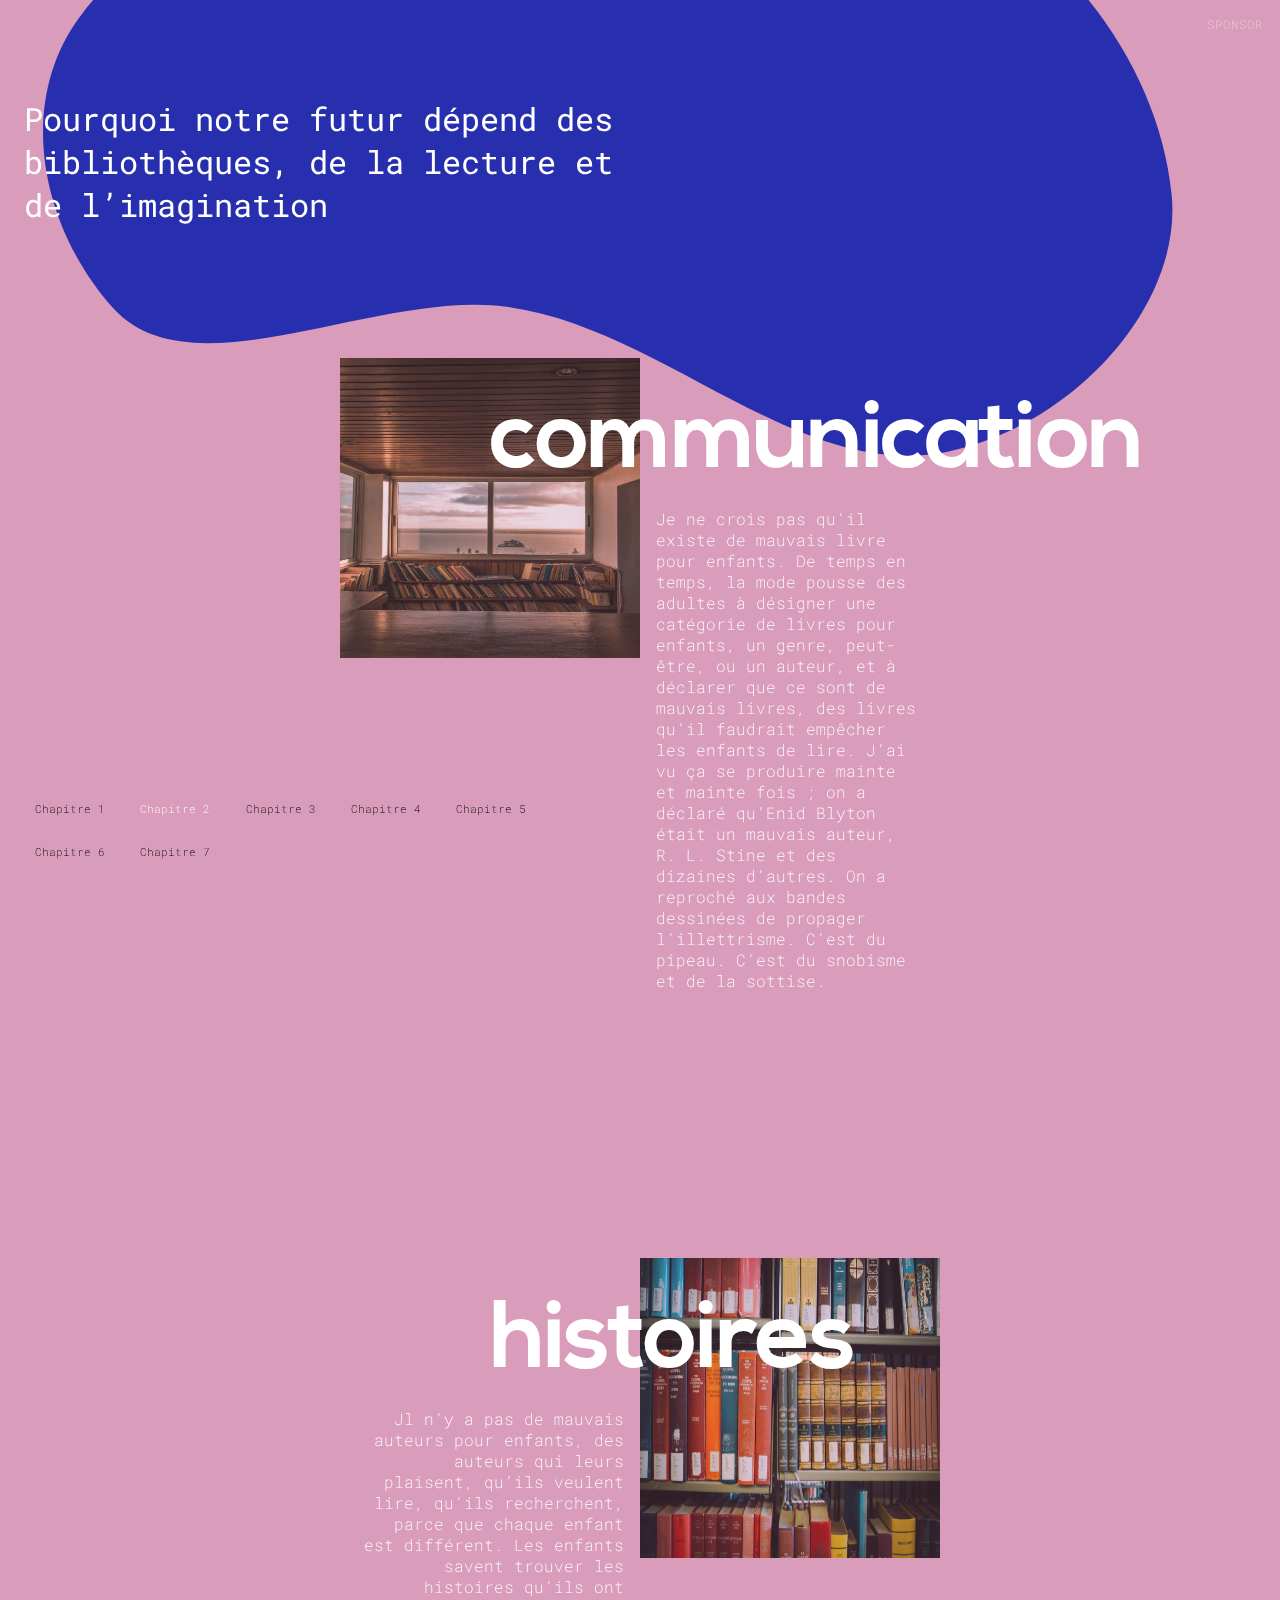
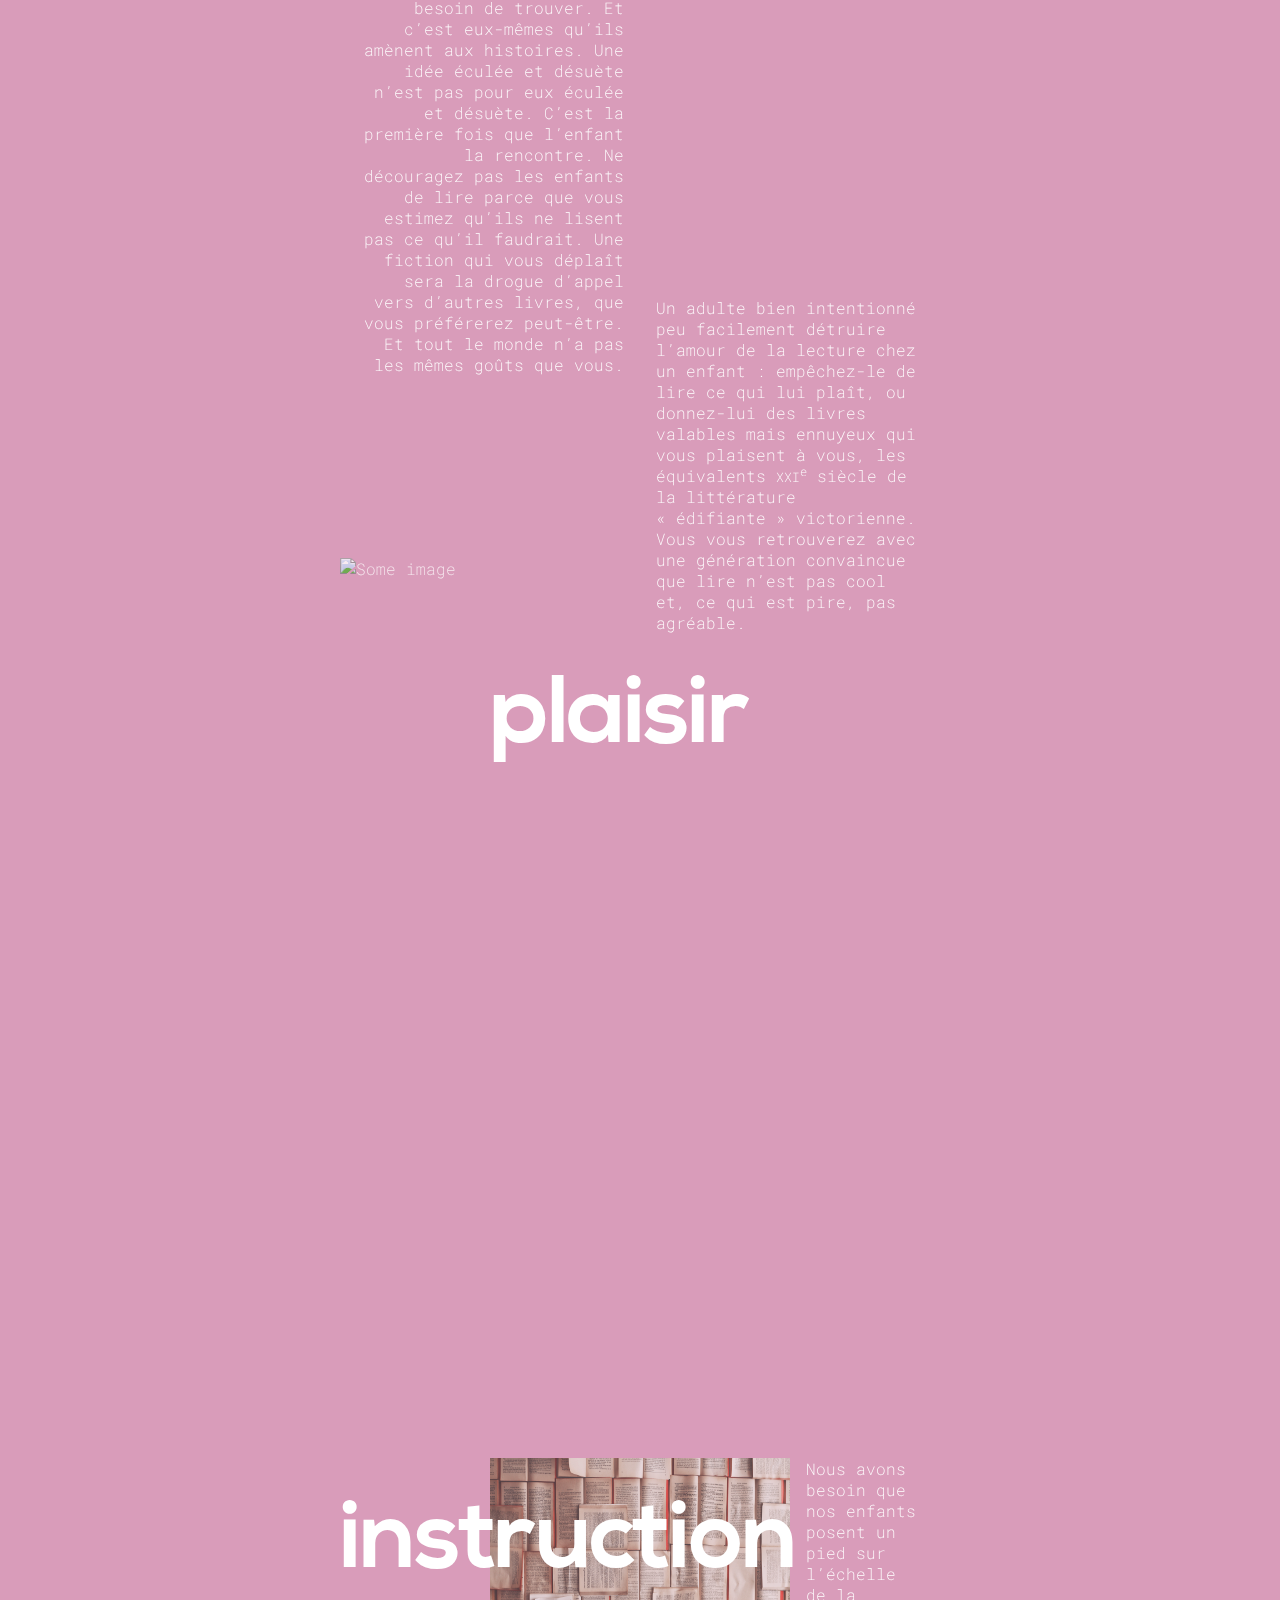
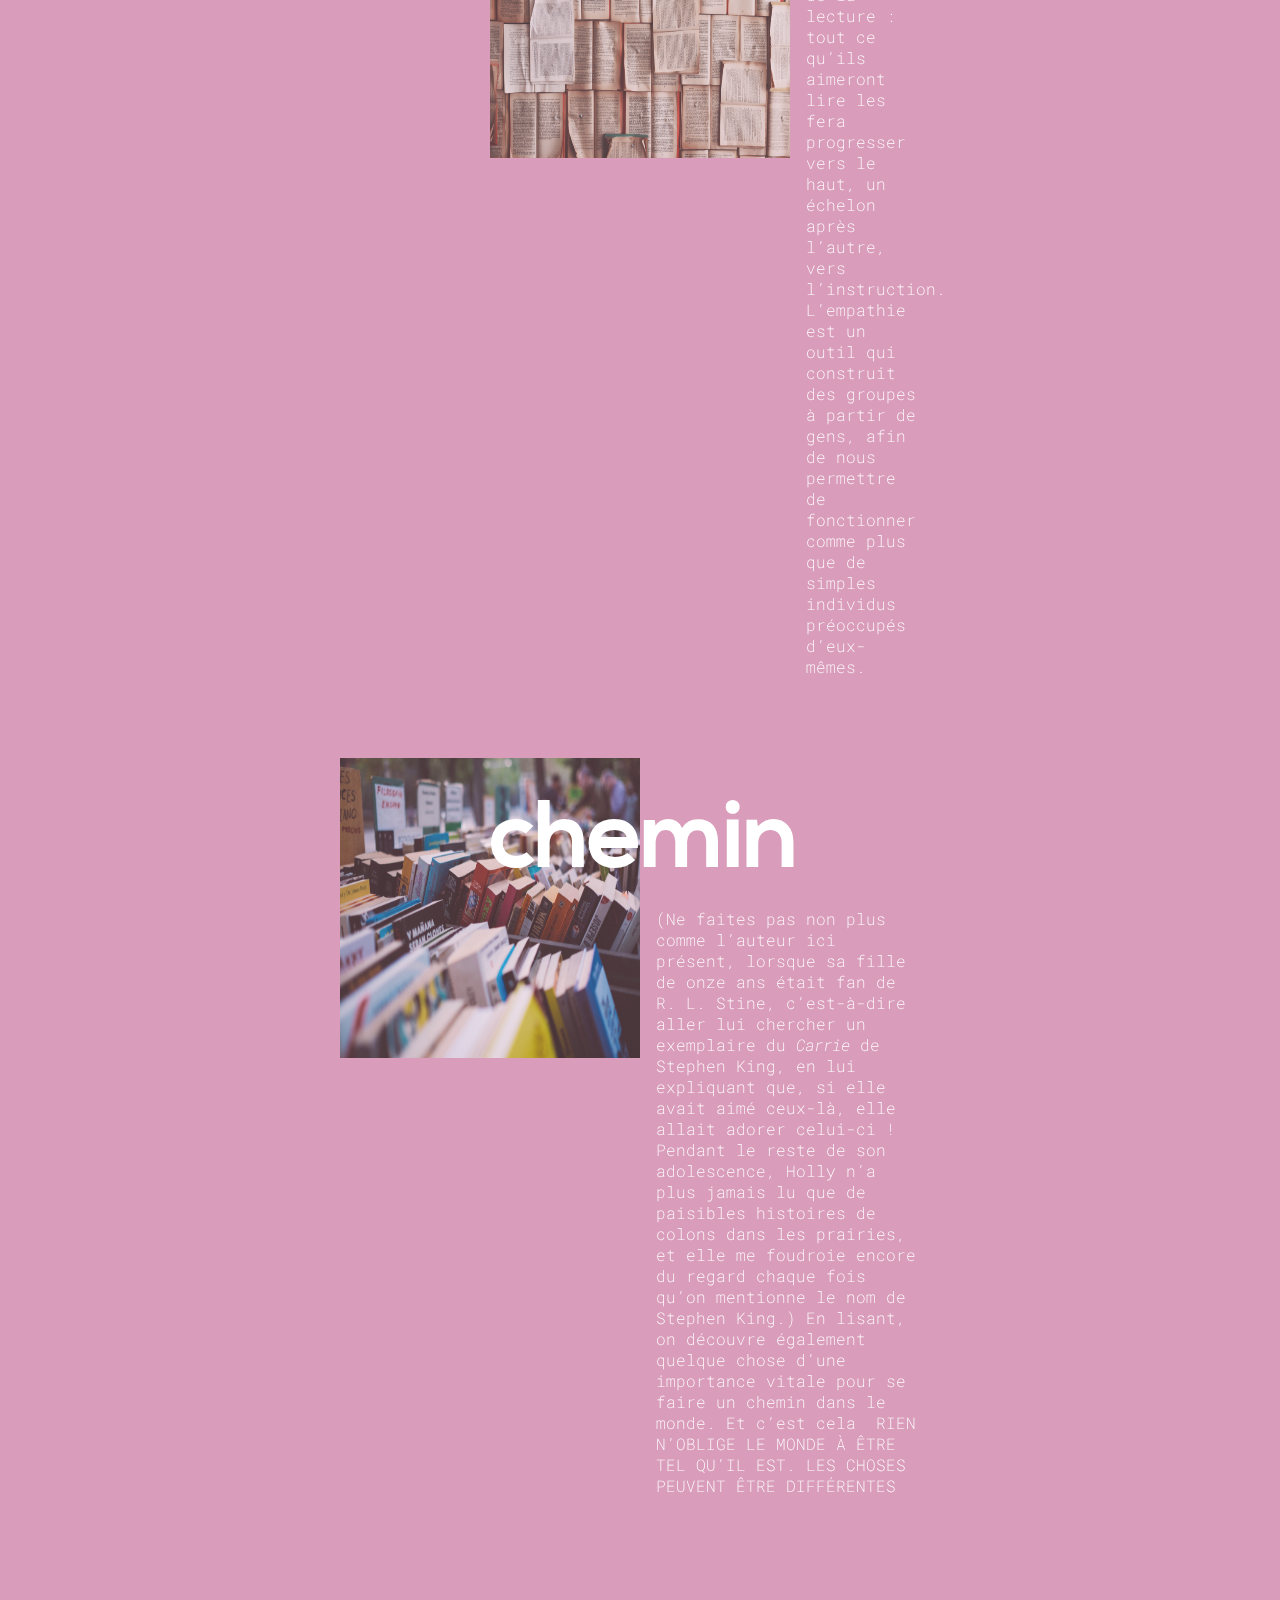
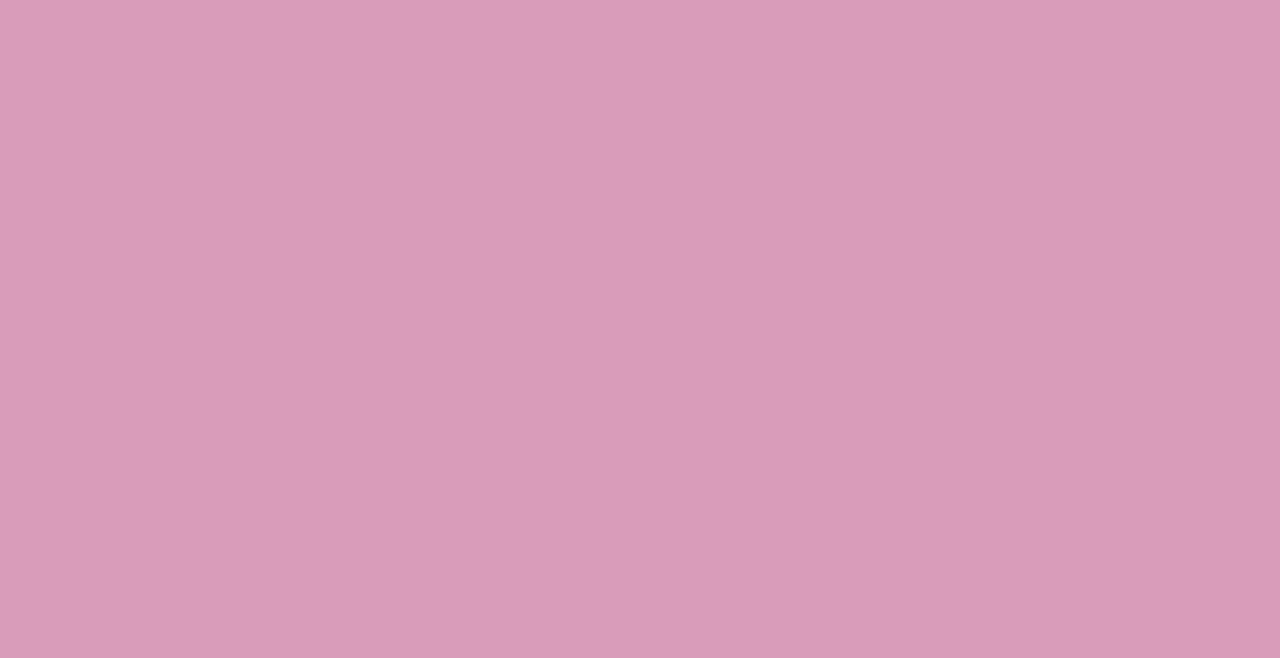
==== commit 2dd553ab: "last" ====
--- a/index2.html
+++ b/index2.html
@@ -3,10 +3,10 @@
 	<head>
 		<meta charset="UTF-8" />
 		<meta name="viewport" content="width=device-width, initial-scale=1">
-		<title>Neil Gaiman | Chapitre 2 | Codrops</title>
+		<title>Neil Gaiman | Chapitre 1 </title>
 		<meta name="description" content="A page background effect where SVG shapes morph and transform on scroll" />
 		<meta name="keywords" content="background, svg, morph, animation, scroll, shape, web development, css, javascript" />
-		<meta name="author" content="Codrops" />
+
 
 		<link href="https://fonts.googleapis.com/css?family=Roboto+Mono:400,500,700" rel="stylesheet">
 		<link rel="stylesheet" type="text/css" href="css/normalize.css" />
@@ -27,16 +27,23 @@
 			if (!supportsCssVars()) alert('Please view this demo in a modern browser that supports CSS Variables.')
 		</script>
 	</head>
-	<body class="demo-2 loading">
+	<body>
+	  <h1 id="chap01" title="Pourquoi notre futur dépend des bibliothèques, de la lecture et de l’imagination"></h1>
+
+
+	  <p>&nbsp;</p>
+
+
+	</body>
+	<body class="demo-1 loading">
 		<svg class="hidden">
 
-
 				<polygon points="6.3,12.8 20.9,12.8 20.9,11.2 6.3,11.2 10.2,7.2 9,6 3.1,12 9,18 10.2,16.8 "/>
-			</symbol>
-
 
 				<path d="M12,21c-3.6,0-6.6-3-6.6-6.6C5.4,11,10.8,4,11.4,3.2C11.6,3.1,11.8,3,12,3s0.4,0.1,0.6,0.3c0.6,0.8,6.1,7.8,6.1,11.2C18.6,18.1,15.6,21,12,21zM12,4.8c-1.8,2.4-5.2,7.4-5.2,9.6c0,2.9,2.3,5.2,5.2,5.2s5.2-2.3,5.2-5.2C17.2,12.2,13.8,7.3,12,4.8z"/><path d="M12,18.2c-0.4,0-0.7-0.3-0.7-0.7s0.3-0.7,0.7-0.7c1.3,0,2.4-1.1,2.4-2.4c0-0.4,0.3-0.7,0.7-0.7c0.4,0,0.7,0.3,0.7,0.7C15.8,16.5,14.1,18.2,12,18.2z"/>
-
+			</symbol>
+			<symbol id="shape-demo" viewBox="0 0 200 100">
+				<title>shape demo</title>
 				<path d="M 6.144,74.1 C 20.4,107.4 70.13,94.33 94.22,95.74 121.3,97.41 130.8,101.1 154.7,99.38 178.6,97.72 201.9,78.95 199.4,46.86 197.1,14.96 174.9,4.781 161.4,1.827 147.9,-1.128 119.8,8.284 105.6,8.766 85.34,9.449 81.91,7.628 51.08,2.334 17.26,-3.482 -8.105,40.84 6.144,74.1 Z" />
 			</symbol>
 		</svg>
@@ -57,64 +64,62 @@
 					</div>
 					<h1 class="codrops-header__title">Pourquoi notre futur dépend des bibliothèques, de la lecture et de l’imagination</h1>
 				</header>
+				<nav class="demos">
+					<a class="demo" href="index.html"><svg class="decoshape" preserveAspectRatio="none"><use xlink:href="#shape-demo"></use></svg>Chapitre 1</a>
+					<a class="demo demo--current" href="index2.html"><svg class="decoshape"><use xlink:href="#shape-demo"></use></svg>Chapitre 2</a>
+					<a class="demo" href="index3.html"><svg class="decoshape"><use xlink:href="#shape-demo"></use></svg>Chapitre 3</a>
+					<a class="demo" href="index4.html"><svg class="decoshape"><use xlink:href="#shape-demo"></use></svg>Chapitre 4</a>
+					<a class="demo" href="index5.html"><svg class="decoshape"><use xlink:href="#shape-demo"></use></svg>Chapitre 5</a>
+					<a class="demo" href="index6.html"><svg class="decoshape"><use xlink:href="#shape-demo"></use></svg>Chapitre 6</a>
+					<a class="demo" href="index7.html"><svg class="decoshape"><use xlink:href="#shape-demo"></use></svg>Chapitre 7</a>
 
+				</nav>
 				<a class="pater" href="http://synd.co/2pHxJny">
 					<svg class="pater__deco" width="300" height="240" viewBox="0 0 1000 800">
 						<path d="M27.4,171.8C73,42.9,128.6,1,128.6,1s0,0,0,0c58.5,0,368.3,0.3,873.2,0.8c38.5,211,42.1,373.5,38.9,476.7c-2.5,80.3-10.6,174.9-76.7,247.8c-15.1,16.6-37.4,41.2-72.8,53.9c-92.4,33.1-173-50.8-283.9-99.4c-224.3-98.4-334.9,51.4-472.2-45.6C-6.3,535.2-14.5,290.6,27.4,171.8z"/>
 					</svg>
 
-					<nav class="demos">
-						<a class="demo demo--current" href="index.html"><svg class="decoshape" preserveAspectRatio="none"><use xlink:href="#shape-demo"></use></svg>Chapitre 1</a>
-						<a class="demo" href="index2.html"><svg class="decoshape"><use xlink:href="#shape-demo"></use></svg>Chapitre 2</a>
-						<a class="demo" href="index3.html"><svg class="decoshape"><use xlink:href="#shape-demo"></use></svg>Chapitre 3</a>
-					</nav>
 
-
-
+					<p class="pater__desc">Embed contracts and agreements into your site or app with a few lines of code.</p>
 				</a>
 
 			</div>
 			<div class="content-wrap">
 				<div class="content content--layout content--layout-1">
-					<img class="content__img" src="img/3.jpg" alt="Some image" />
-					<h3 class="content__title">Fiction </h3>
-	<p class="content__desc">La fiction a deux rôles. D’abord, c’est une drogue d’appel vers la lecture. Le besoin de savoir ce qui se passe ensuite, de vouloir tourner la page, le besoin de continuer, même si c’est dur, parce que quelqu’un a des problèmes et qu’il faut que vous sachiez comment tout cela va tourner…</p>
+					<img class="content__img" src="img/6.jpg" alt="Some image" />
+					<h3 class="content__title">communication</h3>
+						<p class="content__desc">Je ne crois pas qu’il existe de mauvais livre pour enfants. De temps en temps, la mode pousse des adultes à désigner une catégorie de livres pour enfants, un genre, peut-être, ou un auteur, et à déclarer que ce sont de mauvais livres, des livres qu’il faudrait empêcher les enfants de lire. J’ai vu ça se produire mainte et mainte fois&nbsp;; on a déclaré qu’Enid Blyton était un mauvais auteur, R. L. Stine et des dizaines d’autres. On a reproché aux bandes dessinées de propager l’illettrisme. C’est du pipeau. C’est du snobisme et de la sottise.</p>
 
 				</div>
 			</div>
 			<div class="content-wrap">
 				<div class="content content--layout content--layout-2">
-					<img class="content__img" src="img/4.jpg" alt="Some image" />
-					<h3 class="content__title">Éducation</h3>
-
-					<p class="content__desc">La façon la plus simple de s’assurer que nous élevons des enfants instruits est de leur apprendre à lire et de leur montrer que la lecture est une activité agréable. Et cela signifie, à la base, trouver des livres qui leur plaisent, leur donner accès à ces livres et les laisser les lire..</p>
+					<img class="content__img" src="img/7.jpg" alt="Some image" />
+					<h3 class="content__title">histoires</h3>
+					<p class="content__desc">Jl n’y a pas de mauvais auteurs pour enfants, des auteurs qui leurs plaisent, qu’ils veulent lire, qu’ils recherchent, parce que chaque enfant est différent. Les enfants savent trouver les histoires qu’ils ont besoin de trouver. Et c’est eux-mêmes qu’ils amènent aux histoires. Une idée éculée et désuète n’est pas pour eux éculée et désuète. C’est la première fois que l’enfant la rencontre. Ne découragez pas les enfants de lire parce que vous estimez qu’ils ne lisent pas ce qu’il faudrait. Une fiction qui vous déplaît sera la drogue d’appel vers d’autres livres, que vous préférerez peut-être. Et tout le monde n’a pas les mêmes goûts que vous.</p>
 
 				</div>
 			</div>
 			<div class="content-wrap">
 				<div class="content content--layout content--layout-3">
-					<img class="content__img" src="img/1.jpg" alt="Some image" />
-					<h3 class="content__title">Besoins</h3>
-
-					<p class="content__desc">Nous avons besoin de bibliothèques. Nous avons besoin de livres. Nous avons besoin de citoyens instruits.</p>
+					<img class="content__img" src="img/8.jpg" alt="Some image" />
+					<h3 class="content__title">plaisir</h3>
+		<p class="content__desc">Un adulte bien intentionné peu facilement détruire l’amour de la lecture chez un enfant&nbsp;: empêchez-le de lire ce qui lui plaît, ou donnez-lui des livres valables mais ennuyeux qui vous plaisent à vous, les équivalents <small>XXI</small><sup>e</sup> siècle de la littérature «&nbsp;édifiante&nbsp;» victorienne. Vous vous retrouverez avec une génération convaincue que lire n’est pas cool et, ce qui est pire, pas agréable.</p>
 
 				</div>
 			</div>
 			<div class="content-wrap">
 				<div class="content content--layout content--layout-4">
-					<img class="content__img" src="img/2.jpg" alt="Some image" />
-					<h3 class="content__title">Instruction</h3>
-
-					<p class="content__desc">Nous avons besoin que nos enfants posent un pied sur l’échelle de la lecture;: tout ce qu’ils aimeront lire les fera progresser vers le haut, un échelon après l’autre, vers l’instruction..</p>
-
+					<img class="content__img" src="img/9.jpg" alt="Some image" />
+					<h3 class="content__title">instruction</h3>
+					<p class="content__desc">Nous avons besoin que nos enfants posent un pied sur l’échelle de la lecture&nbsp;: tout ce qu’ils aimeront lire les fera progresser vers le haut, un échelon après l’autre, vers l’instruction. L’empathie est un outil qui construit des groupes à partir de gens, afin de nous permettre de fonctionner comme plus que de simples individus préoccupés d’eux-mêmes.</p>
 				</div>
 			</div>
 			<div class="content-wrap">
 				<div class="content content--layout content--layout-1">
-					<img class="content__img" src="img/5.jpg" alt="Some image" />
-					<h3 class="content__title">Empathie</h3>
-
-					<p class="content__desc">Deuxième rôle de la fiction, elle développe l’empathie. Quand vous regardez la télé ou un film, vous voyez des choses qui arrivent à d’autres gens. La fiction en prose est une construction que vous bâtissez à partir de vingt-six lettres et d’une poignée de signes de ponctuation; vous et vous seul, en utilisant votre imagination, vous créez un monde, vous le peuplez et vous voyez par d’autres yeux. Vous avez l’occasion d’éprouver des choses, de visiter des lieux et des mondes que vous ne connaîtriez jamais autrement. Vous apprenez que tous les gens autour de vous sont des moi eux aussi. Vous êtes quelqu’un d’autre et, lorsque vous regagnez votre propre monde, vous allez en être légèrement changé.</p>
+					<img class="content__img" src="img/10.jpg" alt="Some image" />
+					<h3 class="content__title">chemin</h3>
+					<p class="content__desc">(Ne faites pas non plus comme l’auteur ici présent, lorsque sa fille de onze ans était fan de R. L. Stine, c’est-à-dire aller lui chercher un exemplaire du <em>Carrie</em> de Stephen King, en lui expliquant que, si elle avait aimé ceux-là, elle allait adorer celui-ci&nbsp;! Pendant le reste de son adolescence, Holly n’a plus jamais lu que de paisibles histoires de colons dans les prairies, et elle me foudroie encore du regard chaque fois qu’on mentionne le nom de Stephen King.) En lisant, on découvre également quelque chose d’une importance vitale pour se faire un chemin dans le monde. Et c’est cela&nbsp; RIEN N’OBLIGE LE MONDE À ÊTRE TEL QU’IL EST. LES CHOSES PEUVENT ÊTRE DIFFÉRENTES</p>
 
 				</div>
 			</div>
@@ -122,18 +127,12 @@
 			<section class="content content--related">
 
 
-				<a class="content__related-item" href="https://tympanus.net/Development/ElasticSVGElements/">
 
-
-				</a>
-				<a class="content__related-item" href="https://tympanus.net/Development/ItemRevealer/">
-
-				</a>
 			</section>
 		</main>
 		<script src="js/imagesloaded.pkgd.min.js"></script>
 		<script src="js/anime.min.js"></script>
 		<script src="js/scrollMonitor.js"></script>
-		<script src="js/demo2.js"></script>
+		<script src="js/demo1.js"></script>
 	</body>
 </html>
--- a/css/demo.css
+++ b/css/demo.css
@@ -21,7 +21,7 @@
 	--link-color: #000000;
 	--link-hover-color: #fff;
 	font-family: 'Roboto Mono', monospace;
-	font-weight: 500;
+	font-weight: 200;
 	color: #fff;
 	color: var(--text-color);
 	background-color: #0000;
@@ -184,7 +184,7 @@
 	padding: 0 2em;
 	min-height: 600px;
 	height: 100vh;
-	font-size: 0.85em;
+	font-size: 0.60em;
 }
 
 .content__img {
@@ -199,7 +199,7 @@
 	grid-area: title;
 	font-family: 'nexa_boldregular', sans-serif;
 	letter-spacing: -0.025em;
-	font-size: 8em;
+	font-size: 6em;
 	line-height: 160px;
 	margin: 0;
 	text-transform: lowercase;
@@ -263,7 +263,7 @@
 }
 
 .content__related-title {
-	font-size: 1em;
+	font-size: 0,5em;
 	margin: 0;
 	padding: 0.5em;
 }
@@ -344,7 +344,7 @@
 }
 
 .codrops-header__title {
-	font-size: 1,5em;
+	font-size: 1 em;
 	padding: 5;
 	margin: 2;
 	font-weight: 400;
@@ -359,7 +359,7 @@
 .demo {
 	display: inline-block;
 	position: relative;
-	font-size: 0.85em;
+	font-size: 0.70em;
 	margin: 0 0.25em 0.5em 0;
 	padding: 1em;
 }
@@ -473,7 +473,7 @@
 	.content__author,
 	.content__desc,
 	.content__link {
-		font-size: 1.35em;
+		font-size: 1em;
 	}
 }
 
